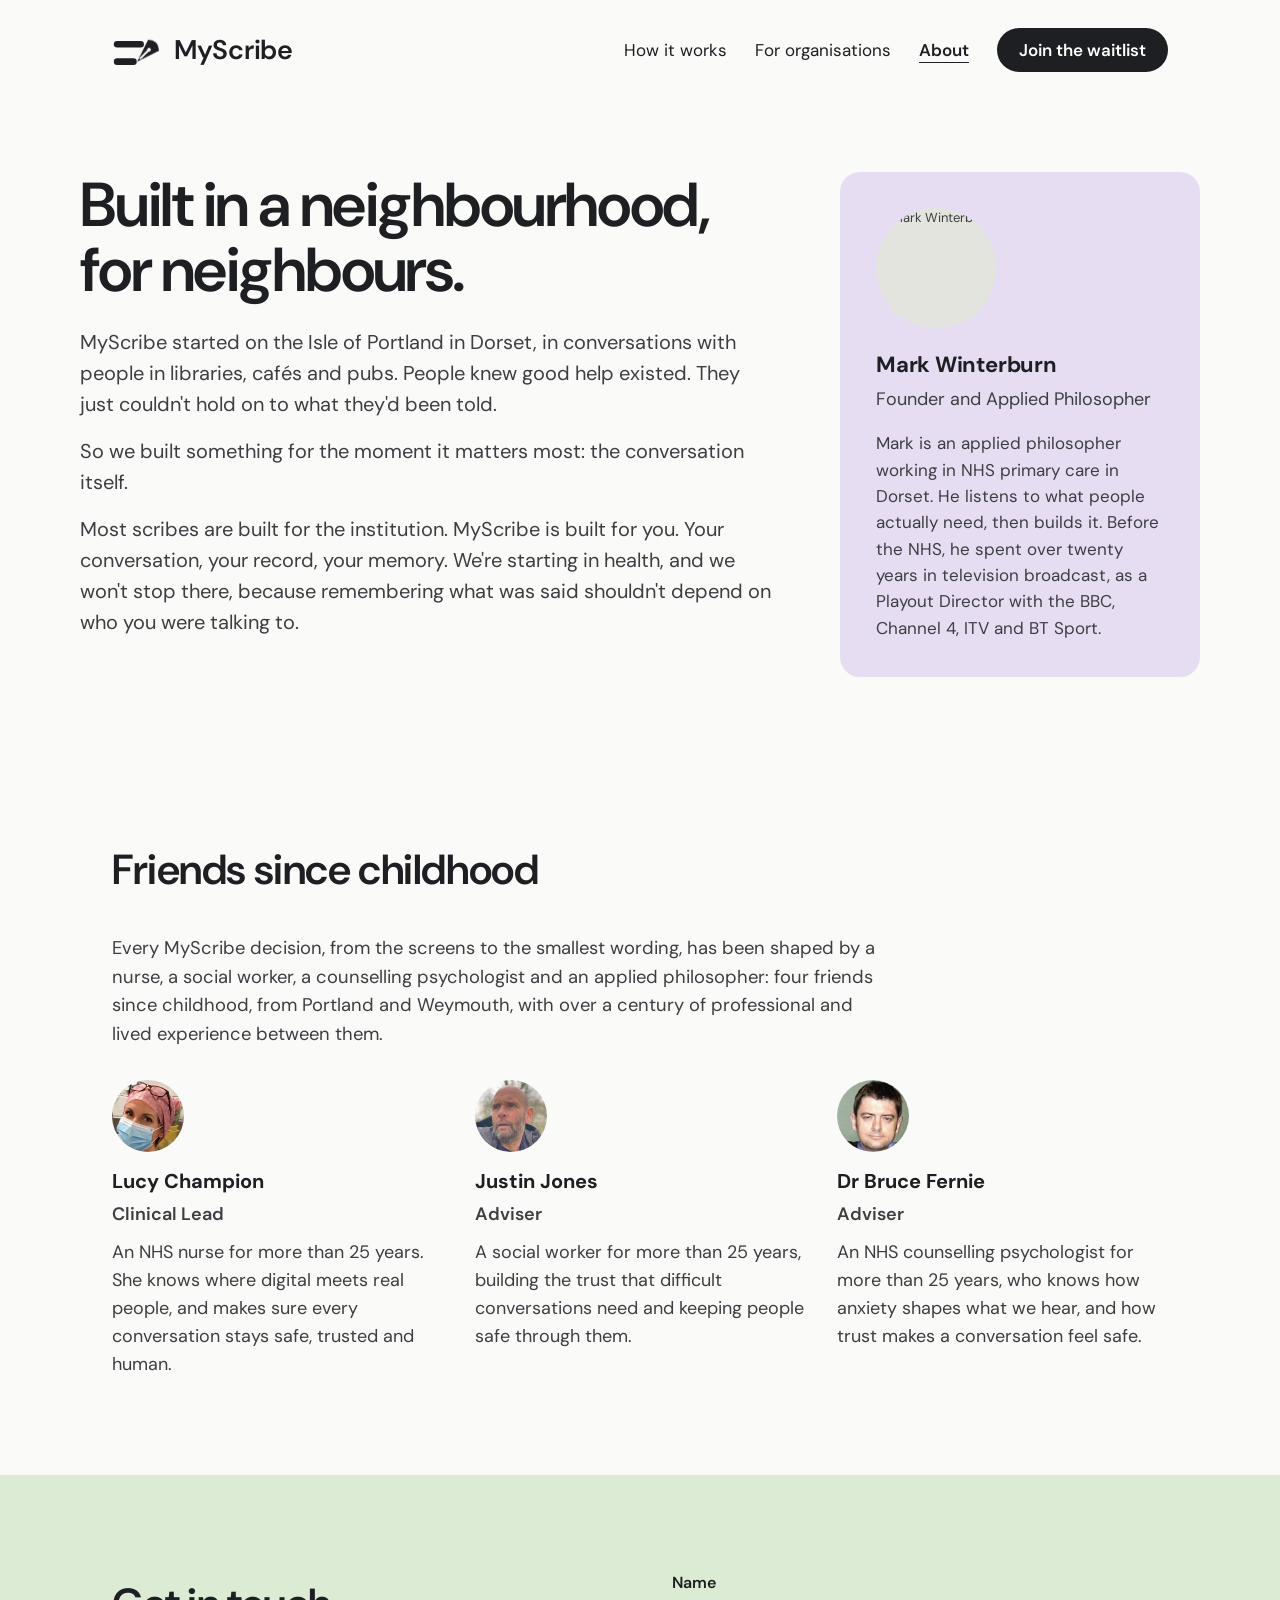
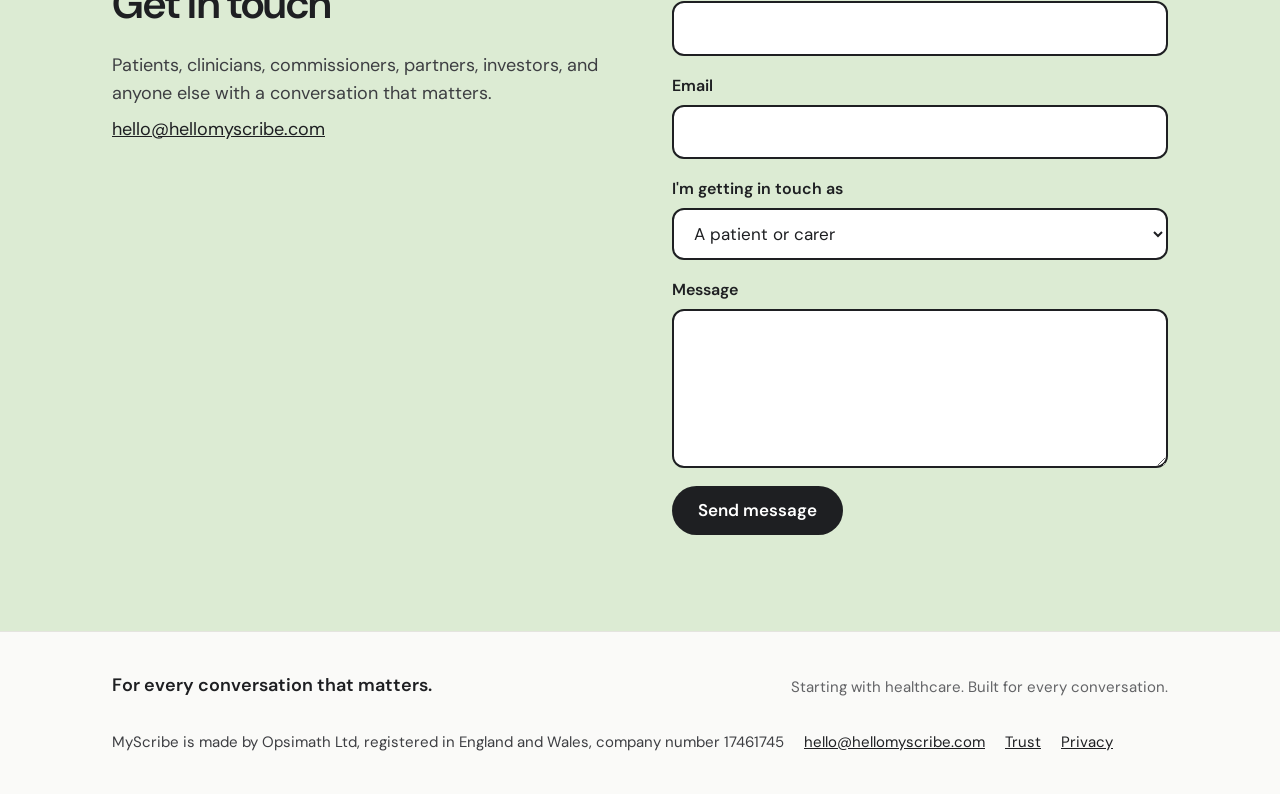
==== about.html @ b269edbb "Update about.html" ====
<!doctype html>
<html lang="en-GB">
<head>
<meta charset="utf-8">
<meta name="viewport" content="width=device-width, initial-scale=1">
<title>About | MyScribe</title>
<meta name="description" content="MyScribe started on the Isle of Portland in Dorset. Built in a neighbourhood, for neighbours.">
<meta property="og:title" content="About | MyScribe">
<meta property="og:description" content="MyScribe started on the Isle of Portland in Dorset. Built in a neighbourhood, for neighbours.">
<meta property="og:type" content="website">
<meta name="theme-color" content="#1E1F22">
<link rel="icon" href="/favicon.svg" type="image/svg+xml">
<link rel="preconnect" href="https://fonts.googleapis.com">
<link rel="preconnect" href="https://fonts.gstatic.com" crossorigin>
<link rel="stylesheet" href="https://fonts.googleapis.com/css2?family=DM+Sans:ital,opsz,wght@0,9..40,400..800;1,9..40,400..800&display=swap">
<link rel="stylesheet" href="/styles.css">
<!-- Privacy-friendly analytics by Plausible -->
<script async src="https://plausible.io/js/pa-2xMqHdNtrrsRjwaFG2nD4.js"></script>
<script>
  window.plausible=window.plausible||function(){(plausible.q=plausible.q||[]).push(arguments)},plausible.init=plausible.init||function(i){plausible.o=i||{}};
  plausible.init()
</script>
<style>
.team-lead { max-width: 60ch; font-size: 1.15rem; margin: 0 0 2rem; }
.team { display: grid; grid-template-columns: repeat(auto-fit, minmax(220px, 1fr)); gap: 32px; }
.team h3 { margin: 0 0 4px; }
.team-photo { display: block; width: 72px; height: 72px; border-radius: 50%; object-fit: cover; margin: 0 0 14px; }
.team .role { margin: 0 0 10px; font-weight: 600; }
.team p { margin: 0; }
</style>
</head>
<body>
<a class="skip" href="#main">Skip to content</a>
<header class="site-header">
<div class="wrap">
<a class="logo" href="/"><svg class="logo-mark" viewBox="8 12 50 33" fill="none" aria-hidden="true" focusable="false"><defs><mask id="lm-cut" maskUnits="userSpaceOnUse" x="0" y="0" width="64" height="64"><rect width="64" height="64" fill="#fff"/><g transform="translate(32.5 40) rotate(-45) scale(1.75)"><path d="M2.6 0H8.4" stroke="#000" stroke-width="1.1" stroke-linecap="round"/><circle cx="9.4" cy="0" r="1.05" fill="#000"/></g></mask></defs><path class="lm-line lm-l1" pathLength="1" d="M13 23H36" stroke="currentColor" stroke-width="6.4" stroke-linecap="round"/><path class="lm-line lm-l2" pathLength="1" d="M13 40H29" stroke="currentColor" stroke-width="6.4" stroke-linecap="round"/><g class="lm-nib" mask="url(#lm-cut)"><path transform="translate(32.5 40) rotate(-45) scale(1.75)" d="M0 0L13-4.3Q17 0 13 4.3Z" fill="currentColor"/></g></svg>MyScribe</a>
<nav class="nav" aria-label="Main">
<a href="/how-it-works">How it works</a>
<a href="/organisations">For organisations</a>
<a href="/about" aria-current="page">About</a>
<a class="btn btn-primary" href="/#waitlist">Join the waitlist</a>
</nav>
</div>
</header>
<main id="main">
<div class="wrap page-intro split">
<div>
<h1 class="h1">Built in a neighbourhood, for neighbours.</h1>
<p class="soft" style="font-size:20px;margin-bottom:16px">MyScribe started on the Isle of Portland in Dorset, in conversations with people in libraries, cafés and pubs. People knew good help existed. They just couldn't hold on to what they'd been told.</p>
<p class="soft" style="font-size:20px;margin-bottom:16px">So we built something for the moment it matters most: the conversation itself.</p>
<p class="soft" style="font-size:20px">Most scribes are built for the institution. MyScribe is built for you. Your conversation, your record, your memory. We're starting in health, and we won't stop there, because remembering what was said shouldn't depend on who you were talking to.</p>
</div>
<div class="founder side">
<img class="founder-photo" src="/mark-winterburn.jpg" alt="Mark Winterburn" width="120" height="120">
<h2>Mark Winterburn</h2>
<p class="soft" style="margin-bottom:16px">Founder and Applied Philosopher</p>
<p class="soft" style="font-size:17px">Mark is an applied philosopher working in NHS primary care in Dorset. He listens to what people actually need, then builds it. Before the NHS, he spent over twenty years in television broadcast, as a Playout Director with the BBC, Channel 4, ITV and BT Sport.</p>
</div>
</div>

<section class="section" aria-labelledby="team">
<div class="wrap">
<h2 class="h2" id="team">Friends since childhood</h2>
<p class="soft team-lead">Every MyScribe decision, from the screens to the smallest wording, has been shaped by a nurse, a social worker, a counselling psychologist and an applied philosopher: four friends since childhood, from Portland and Weymouth, with over a century of professional and lived experience between them.</p>
<div class="team">
<div class="feature"><img class="team-photo" src="[data-uri]" alt="Lucy Champion" width="72" height="72"><h3>Lucy Champion</h3><p class="soft role">Clinical Lead</p><p class="soft">An NHS nurse for more than 25 years. She knows where digital meets real people, and makes sure every conversation stays safe, trusted and human.</p></div>
<div class="feature"><img class="team-photo" src="[data-uri]" alt="Justin Jones" width="72" height="72"><h3>Justin Jones</h3><p class="soft role">Adviser</p><p class="soft">A social worker for more than 25 years, building the trust that difficult conversations need and keeping people safe through them.</p></div>
<div class="feature"><img class="team-photo" src="[data-uri]" alt="Dr Bruce Fernie" width="72" height="72"><h3>Dr Bruce Fernie</h3><p class="soft role">Adviser</p><p class="soft">An NHS counselling psychologist for more than 25 years, who knows how anxiety shapes what we hear, and how trust makes a conversation feel safe.</p></div>
</div>
</div>
</section>

<section class="section section-tint" id="contact">
<div class="wrap split">
<div>
<h2 class="h2" style="margin-bottom:16px">Get in touch</h2>
<p class="soft" style="margin-bottom:8px">Patients, clinicians, commissioners, partners, investors, and anyone else with a conversation that matters.</p>
<p><a href="mailto:hello@hellomyscribe.com">hello@hellomyscribe.com</a></p>
</div>
<form class="form" name="contact" method="POST" action="/thank-you" data-netlify="true" netlify-honeypot="bot-field">
<input type="hidden" name="form-name" value="contact">
<p class="hidden"><label>Leave this empty <input name="bot-field"></label></p>
<div class="field"><label for="name">Name</label><input id="name" name="name" type="text" autocomplete="name" required></div>
<div class="field"><label for="cemail">Email</label><input id="cemail" name="email" type="email" autocomplete="email" required></div>
<div class="field"><label for="who">I'm getting in touch as</label>
<select id="who" name="who">
<option>A patient or carer</option>
<option>A clinician or practice</option>
<option>A commissioner or ICB</option>
<option>A partner or investor</option>
<option>Something else</option>
</select></div>
<div class="field"><label for="msg">Message</label><textarea id="msg" name="message" rows="5" required></textarea></div>
<div><button class="btn btn-primary" type="submit">Send message</button></div>
</form>
</div>
</section>
</main>
<footer class="site-footer">
<div class="wrap">
<p class="footer-tag">For every conversation that matters.</p>
<p class="footer-next">Starting with healthcare. Built for every conversation.</p>
<div class="footer-links">
<span>MyScribe is made by Opsimath Ltd, registered in England and Wales, company number 17461745</span>
<a href="mailto:hello@hellomyscribe.com">hello@hellomyscribe.com</a>
<a href="/trust">Trust</a>
<a href="/privacy">Privacy</a>
</div>
</div>
</footer>
<script src="/site.js" defer></script>
</body>
</html>
---- styles.css ----
:root{
  /* MyScribe palette v2 (21 Oct 2026): charcoal and pastels, shared with the app */
  --ink:#1E1F22; --ink-soft:#3D3E42; --muted:#5C5D61;
  --accent:#1E1F22; --accent-dark:#3D3E42;
  --paper:#FAFAF8; --white:#FFFFFF; --neutral:#EFEFEC;
  --sage:#DCEBD3; --mist:#D6E6EE; --lilac:#E6DDF3; --butter:#F6EBB5;
  --coral:#F6D9CF; --rec:#D9533F;
  --border:#DDDDD8; --line:#E4E4DF;
  --highlight:#F6EBB5; --alert:#D9533F; --notice:#F6EBB5;
  --display:'DM Sans', 'Helvetica Neue', Arial, sans-serif;
  --body:'DM Sans', 'Helvetica Neue', Arial, sans-serif;
}
*,*::before,*::after{box-sizing:border-box}
html{-webkit-text-size-adjust:100%}
body{margin:0;background:var(--paper);color:var(--ink);font-family:var(--body);font-size:18px;line-height:1.55}
img{max-width:100%;height:auto}
a{color:var(--ink)}
a:hover{color:var(--ink-soft)}
:focus-visible{outline:3px solid var(--ink);outline-offset:3px;border-radius:4px}
h1,h2,h3{font-family:var(--display);font-weight:600;letter-spacing:-0.01em;margin:0}
p{margin:0}
.wrap{max-width:1120px;margin:0 auto;padding:0 32px}
.skip{position:absolute;left:-999px;top:0;background:var(--ink);color:#fff;padding:12px 16px;z-index:10}
.skip:focus{left:16px;top:16px;color:#fff}

/* Header */
.site-header .wrap{display:flex;align-items:center;justify-content:space-between;gap:16px 24px;flex-wrap:wrap;padding-top:28px;padding-bottom:28px}
.logo{font-family:var(--display);font-weight:600;font-size:27px;letter-spacing:-0.01em;text-decoration:none;color:var(--ink);display:inline-flex;align-items:center;gap:.4em}
.logo-mark{height:1.25em;width:auto;flex:none;color:var(--ink)}
.nav{display:flex;gap:12px 28px;align-items:center;flex-wrap:wrap;font-size:17px}
.nav a{text-decoration:none}
.nav a[aria-current="page"]{text-decoration:underline;text-underline-offset:6px;font-weight:600}

/* Buttons */
.btn{display:inline-flex;align-items:center;justify-content:center;min-height:48px;padding:12px 24px;border-radius:999px;font-weight:600;font-family:var(--body);font-size:17px;text-decoration:none;border:2px solid transparent;cursor:pointer;line-height:1.2}
.btn-primary{background:var(--accent);color:#fff}
.btn-primary:hover{background:var(--accent-dark);color:#fff}
.btn-outline{border-color:var(--ink);color:var(--ink);background:transparent}
.btn-outline:hover{background:var(--ink);color:#fff}
.nav .btn{min-height:44px;padding:10px 20px}

/* Type helpers */
.eyebrow{font-weight:600;color:var(--muted);font-size:17px;margin-bottom:20px}
.h1{font-weight:600;font-size:clamp(40px,5.8vw,62px);line-height:1.05;letter-spacing:-0.025em;margin-bottom:24px;text-wrap:balance}
.h1 em{font-style:italic;color:var(--ink)}
.h2{font-weight:600;font-size:clamp(30px,4vw,42px);margin-bottom:32px;text-wrap:balance}
.lead{font-size:21px;color:var(--ink-soft);max-width:46ch}
.soft{color:var(--ink-soft)}

/* Sections */
.section{padding:96px 0}
.section-tint{background:var(--sage)}
.section-dark{background:var(--ink);color:#fff}
.page-intro{padding:72px 0 64px}

/* Hero (24 Oct 2026): text sits at the top rather than centred on the tall phone, so the buttons show on the first screen */
.hero{display:flex;gap:64px;align-items:flex-start;flex-wrap:wrap;padding:40px 0 96px}
.hero-text{flex:1 1 520px}
@media (min-width:641px){.hero-text{padding-top:24px}}
.hero .lead{max-width:34ch;margin-bottom:36px}
.actions{display:flex;gap:16px;flex-wrap:wrap}
.hero-phone{flex:0 1 320px;display:flex;justify-content:center;margin:0 auto}
.phone{width:300px;height:600px;border:10px solid var(--ink);border-radius:44px;padding:14px 20px 24px;display:flex;flex-direction:column;gap:16px;background:var(--paper)}
.phone-status{display:flex;justify-content:space-between;align-items:center;font-size:13px;font-weight:600;padding:0 6px}
.phone-battery{width:22px;height:11px;border:1.5px solid var(--ink);border-radius:3px;position:relative}
.phone-battery::after{content:"";position:absolute;inset:1.5px 5px 1.5px 1.5px;background:var(--ink);border-radius:1px}
.phone-app{font-family:var(--display);font-weight:600;font-size:18px;letter-spacing:-0.02em;margin-top:4px}
.phone-card{background:#fff;border-radius:18px;padding:16px 18px}
.phone-card small{display:block;font-size:13px;font-weight:600;color:var(--muted);margin-bottom:6px}
.phone-q{font-family:var(--display);font-weight:600;font-size:19px;line-height:1.2;letter-spacing:-0.01em}
.phone-q2{font-size:15px;color:var(--muted);margin-top:6px}
.phone-rec{display:flex;flex-direction:column;align-items:center;gap:10px;margin:6px 0}
.rec-btn{width:84px;height:84px;border-radius:50%;border:0;display:flex;align-items:center;justify-content:center;background:var(--coral)}
.rec-dot{width:40px;height:40px;border-radius:50%;background:var(--rec)}
.rec-label{font-weight:600;font-size:15px}
.phone-list{margin-top:auto}
.phone-list-title{font-size:13px;font-weight:600;color:var(--muted);margin-bottom:8px}
.phone-item{display:flex;justify-content:space-between;align-items:center;background:#fff;border-radius:12px;padding:9px 14px;font-size:13px;line-height:1.35;color:var(--ink-soft);margin-bottom:6px}
.phone-item strong{color:var(--ink);font-size:14px}
.chev{font-size:20px;color:var(--muted)}

/* Grids */
.grid{display:grid;gap:40px 48px;grid-template-columns:repeat(auto-fit,minmax(260px,1fr))}
.stat-num{font-family:var(--display);font-weight:600;font-size:52px;letter-spacing:-0.03em;color:var(--ink);line-height:1.1;margin-bottom:8px}
.cite{color:var(--muted)}
.step{border-top:2px solid var(--ink);padding-top:20px}
.step h3{font-weight:700;font-size:24px;margin-bottom:8px}
.feature h3{font-weight:700;font-size:20px;margin-bottom:8px;font-family:var(--body);letter-spacing:0}
.feature-lg h2{font-weight:700;font-size:26px;margin-bottom:12px}

/* Rows (how it works) */
.rows{border-bottom:2px solid var(--ink)}
.row{display:grid;grid-template-columns:repeat(auto-fit,minmax(280px,1fr));gap:16px 32px;border-top:2px solid var(--ink);padding:36px 0}
.row h2{font-weight:700;font-size:28px}

/* Statement */
.statement{font-family:var(--display);font-weight:500;font-size:clamp(30px,4.2vw,44px);line-height:1.2;letter-spacing:-0.02em;max-width:22ch}

/* Panels */
.doors{display:grid;gap:32px;grid-template-columns:repeat(auto-fit,minmax(320px,1fr))}
.panel{border-radius:20px;padding:40px}
.panel-tint{background:var(--mist)}
.panel-line{border:2px solid var(--ink)}
.panel h2{font-weight:600;font-size:30px;margin-bottom:12px}
.panel p{margin-bottom:24px}

/* Split */
.split{display:flex;gap:48px 64px;flex-wrap:wrap;align-items:flex-start}
.split > *{flex:1 1 400px}
.split .side{flex:0 1 360px}

/* Forms */
.form{display:flex;flex-direction:column;gap:18px}
.field{display:flex;flex-direction:column;gap:6px}
label{font-weight:600;font-size:16px}
input,select,textarea{font:inherit;font-size:17px;color:var(--ink);background:#fff;border:2px solid var(--ink);border-radius:12px;padding:12px 16px;min-height:52px;width:100%}
textarea{min-height:140px;resize:vertical}
.inline-field{display:flex;gap:12px;flex-wrap:wrap}
.inline-field input{flex:1 1 220px;width:auto}
.inline-field .btn{border-radius:12px;min-height:52px}
.hidden{position:absolute;left:-9999px}
.form-note{font-size:15px;color:var(--muted)}

/* Faq */
.faq{display:flex;flex-direction:column;gap:28px;max-width:760px}
.faq h3{font-family:var(--body);letter-spacing:0;font-weight:600;font-size:20px;margin-bottom:6px}

/* Founder card */
.founder{background:var(--lilac);border-radius:20px;padding:36px}
.founder h2{font-weight:700;font-size:22px;margin-bottom:4px}
.founder-photo{width:120px;height:120px;border-radius:999px;background:var(--line);display:flex;align-items:center;justify-content:center;font-size:13px;color:var(--ink-soft);margin-bottom:20px;object-fit:cover}

/* Footer */
.site-footer{border-top:1px solid var(--line)}
.site-footer .wrap{display:flex;justify-content:space-between;gap:16px 24px;flex-wrap:wrap;padding-top:40px;padding-bottom:40px;font-size:15px;color:var(--ink-soft)}
.footer-tag{font-family:var(--display);font-weight:600;color:var(--ink);font-size:18px}
.footer-links{display:flex;gap:8px 20px;flex-wrap:wrap}

/* Simple pages */
.prose{max-width:720px}
.prose h2{font-size:26px;margin:40px 0 12px}
.prose p{margin-bottom:16px;color:var(--ink-soft)}

@media (max-width:640px){
  .wrap{padding:0 20px}
  .section{padding:64px 0}
  .hero{padding:40px 0 64px;gap:48px}
  .panel{padding:28px}
  .phone{width:270px;height:560px}
  .phone-q{font-size:17px}
  .logo{font-size:24px}
}
@media (prefers-reduced-motion:reduce){*{transition:none!important;animation:none!important}}
#waitlist{scroll-margin-top:24px}

/* Phone demo: one orchestrated moment */
.phone{overflow:hidden}
.stage{position:relative;flex:1}
.scene{position:absolute;inset:0;display:flex;flex-direction:column;gap:16px;opacity:0;transform:translateY(8px);transition:opacity .6s ease,transform .6s ease;pointer-events:none}
.scene.is-on{opacity:1;transform:none}
.rec-btn{transition:transform .25s ease}
.press .scene-ask .rec-btn{transform:scale(.9)}
.press .scene-ask .rec-dot{box-shadow:0 0 0 14px rgba(217,83,63,.18)}
.rec-dot{transition:box-shadow .3s ease}
.rec-status{font-size:14px;font-weight:600;display:flex;align-items:center;gap:8px}
.rec-live{width:10px;height:10px;border-radius:50%;background:var(--alert);animation:blink 1.2s ease-in-out infinite}
.rec-time{font-variant-numeric:tabular-nums;color:var(--muted);font-weight:400}
.wave{display:flex;align-items:center;justify-content:center;gap:4px;height:56px}
.wave span{width:4px;height:12px;border-radius:2px;background:var(--ink);opacity:.85}
.scene-rec.is-on .wave span{animation:wave 1s ease-in-out infinite}
.wave span:nth-child(3n){animation-delay:-.3s}.wave span:nth-child(3n+1){animation-delay:-.6s}.wave span:nth-child(4n){animation-delay:-.15s}.wave span:nth-child(5n){animation-delay:-.45s}
.words{display:flex;flex-direction:column;gap:8px;font-size:14px;line-height:1.35;color:var(--ink-soft);flex:1}
.words span{opacity:0;transform:translateY(6px);filter:blur(4px);transition:opacity .7s ease,transform .7s ease,filter .7s ease}
.words span.in{opacity:1;transform:none;filter:none}
.words.gather span{opacity:0;transform:scale(.6) translateY(40px);filter:blur(8px);transition:all .8s cubic-bezier(.6,0,.4,1)}
.stop-sq{width:30px;height:30px;border-radius:7px;background:var(--alert)}
.scene-rec .phone-rec{margin-bottom:4px}
.sum-kicker{font-size:13px;font-weight:600;color:var(--muted)}
.sum-title{font-family:var(--display);font-weight:600;font-size:20px;letter-spacing:-0.02em;margin-top:-10px}
.sum-list{list-style:none;margin:0;padding:0;display:flex;flex-direction:column;gap:10px}
.sum-list li{background:var(--sage);border-radius:14px;padding:12px 14px;font-size:14px;line-height:1.35;opacity:0;transform:translateY(10px);transition:opacity .6s ease,transform .6s ease;position:relative;overflow:hidden}
.sum-list li.in{opacity:1;transform:none}
.sum-list li::after{content:"";position:absolute;inset:0;background:linear-gradient(100deg,transparent 30%,rgba(255,255,255,.55) 50%,transparent 70%);transform:translateX(-100%)}
.sum-list li.in::after{animation:sweep 1.1s ease .1s 1}
.sum-actions{display:flex;gap:10px;margin-top:auto;opacity:0;transition:opacity .6s ease}
.sum-actions.in{opacity:1}
.listen,.share{display:inline-flex;align-items:center;gap:8px;border-radius:999px;padding:10px 16px;font-weight:600;font-size:14px}
.listen{background:var(--ink);color:#fff}
.share{border:2px solid var(--ink)}
.play{width:0;height:0;border-left:9px solid #fff;border-top:6px solid transparent;border-bottom:6px solid transparent}
@keyframes wave{0%,100%{height:10px}50%{height:46px}}
@keyframes blink{50%{opacity:.3}}
@keyframes sweep{to{transform:translateX(100%)}}
@media (prefers-reduced-motion:reduce){.scene,.words span,.sum-list li{transition:none}.wave span{animation:none!important}}

/* Single stat (home) */
.stat-row{display:flex;align-items:baseline;gap:12px 40px;flex-wrap:wrap}
.stat-big{font-size:clamp(64px,9vw,112px);margin-bottom:0}
.stat-text{font-size:22px;max-width:30ch;color:var(--ink-soft)}
/* Faithful Summary hint */
.sum-hint{font-size:12.5px;color:var(--muted);margin-top:-6px;opacity:0;transition:opacity .6s ease}
.sum-actions.in ~ .sum-hint,.scene-sum .sum-hint.in{opacity:1}
@media (prefers-reduced-motion:reduce){.sum-hint{opacity:1}}
.grid-2{grid-template-columns:repeat(2,minmax(0,1fr));max-width:880px}
.wrap.grid-2{max-width:944px;margin-left:0;margin-right:auto}
.wrap.grid-2{margin-left:max(0px,calc((100% - 1120px)/2))}
@media (max-width:720px){.grid-2{grid-template-columns:1fr}}
/* Logo: the pen writes two lines, then rests (still logo when reduce motion is on) */
.logo-mark .lm-nib{transform-box:fill-box;transform-origin:0% 100%}
@media (prefers-reduced-motion:no-preference){
  .logo-mark .lm-line{stroke-dasharray:1;stroke-dashoffset:1;animation:lm-draw .55s ease-in-out forwards}
  .logo-mark .lm-l1{animation-delay:.2s}
  .logo-mark .lm-l2{animation-delay:.85s;animation-duration:.4s}
  .logo-mark .lm-nib{opacity:0;animation:lm-nib .35s ease-out 1.2s forwards}
}
@keyframes lm-draw{to{stroke-dashoffset:0}}
@keyframes lm-nib{from{opacity:0;transform:translate(3px,-3px) scale(.85)}to{opacity:1;transform:none}}
.footer-next{margin:.25rem 0 1rem;opacity:.8}

/* First 108 (22 Oct 2026): banner at the top of every page */
.first108{background:var(--mist);text-align:center;padding:10px 20px;font-size:15.5px;line-height:1.35}
.first108 a{color:var(--ink);text-decoration:none;font-weight:600}
.first108 a span{text-decoration:underline;text-underline-offset:3px;white-space:nowrap;margin-left:.35rem}
.first108 a:hover span{text-decoration-thickness:2px}

/* Buttons on dark sections: white, so they don't vanish into the charcoal */
.section-dark .btn-primary{background:#fff;color:var(--ink)}
.section-dark .btn-primary:hover{background:var(--butter);color:var(--ink)}
.section-dark a:not(.btn){color:#fff}

/* Waitlist: the first 108 */
.waitlist-count{display:inline-block;font-family:var(--display);font-weight:600;font-size:15px;background:var(--butter);color:var(--ink);border-radius:999px;padding:4px 14px;margin-bottom:16px}

/* Share box (waitlist thank-you page) */
.share-box{display:flex;gap:12px;flex-wrap:wrap;align-items:center;margin-top:8px}
.share-link{font-weight:600;font-size:18px;background:#fff;border:2px solid var(--ink);border-radius:12px;padding:12px 16px;flex:1 1 240px}
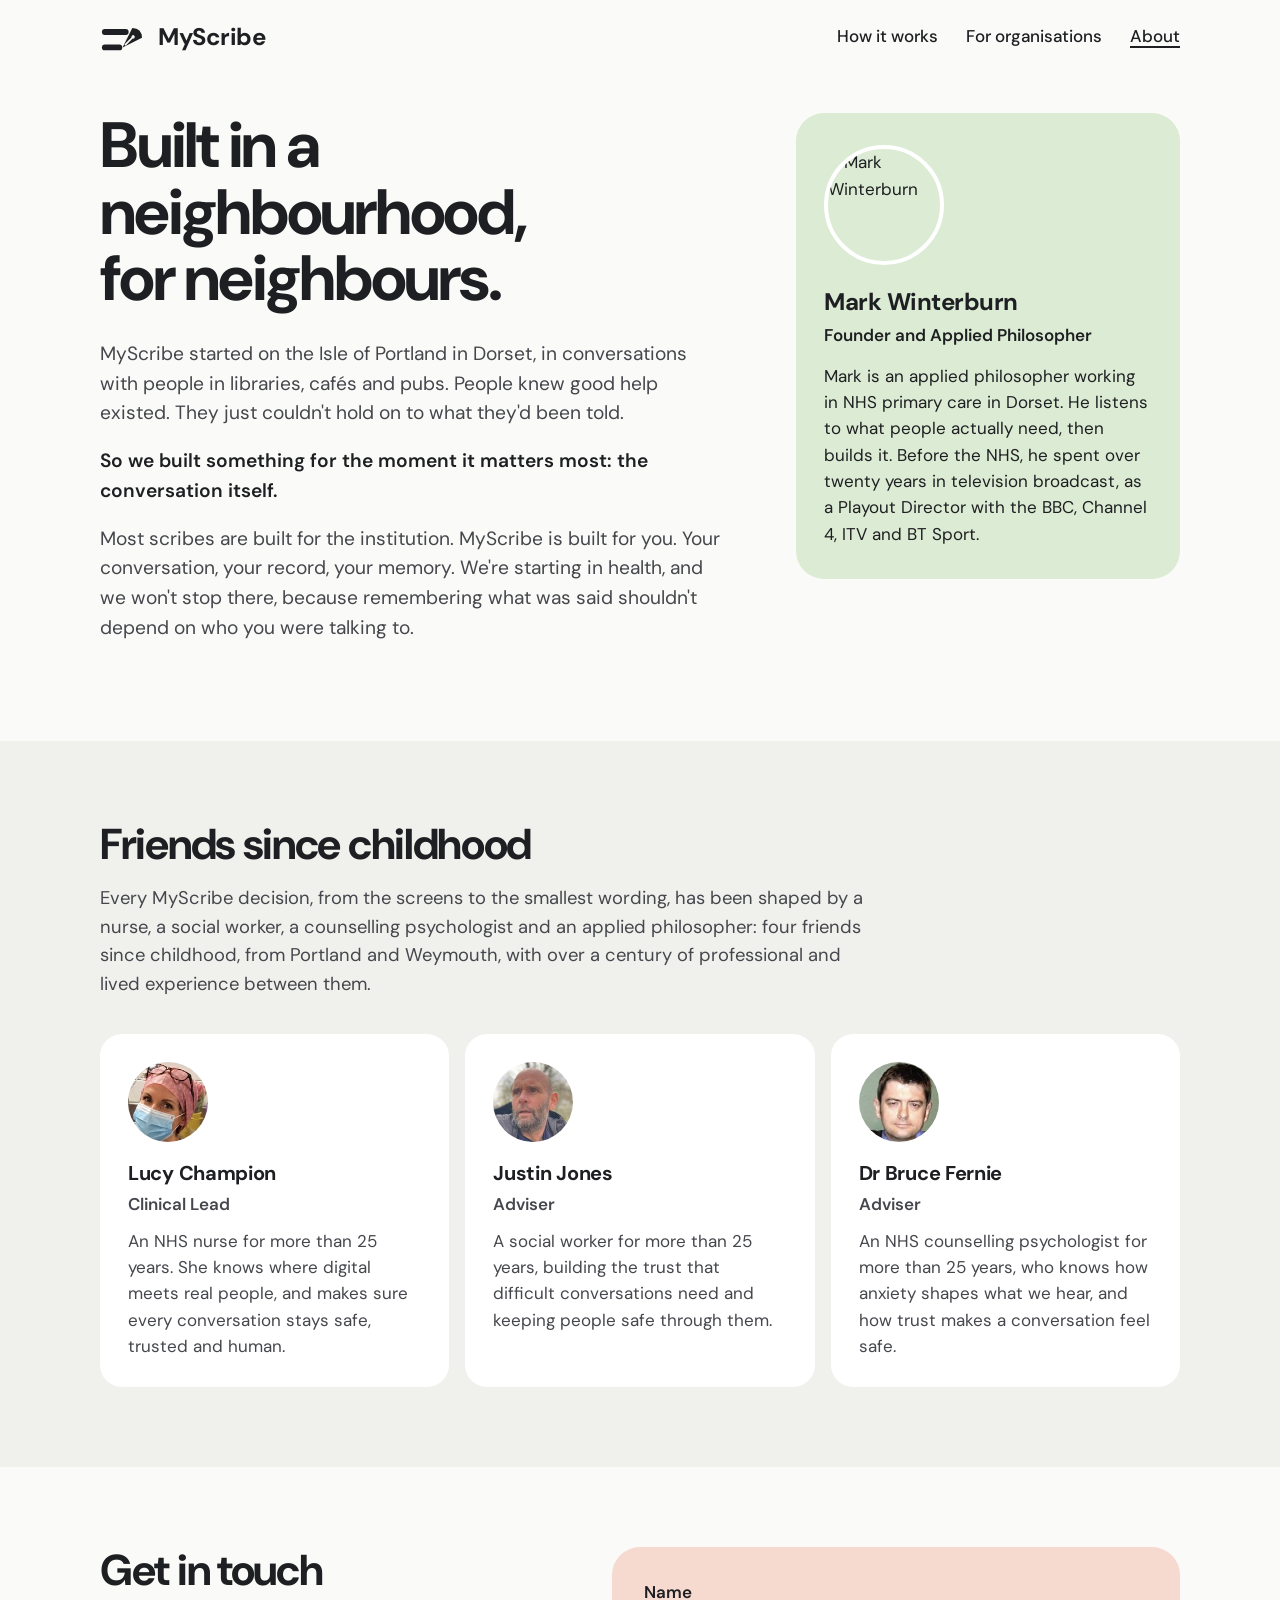
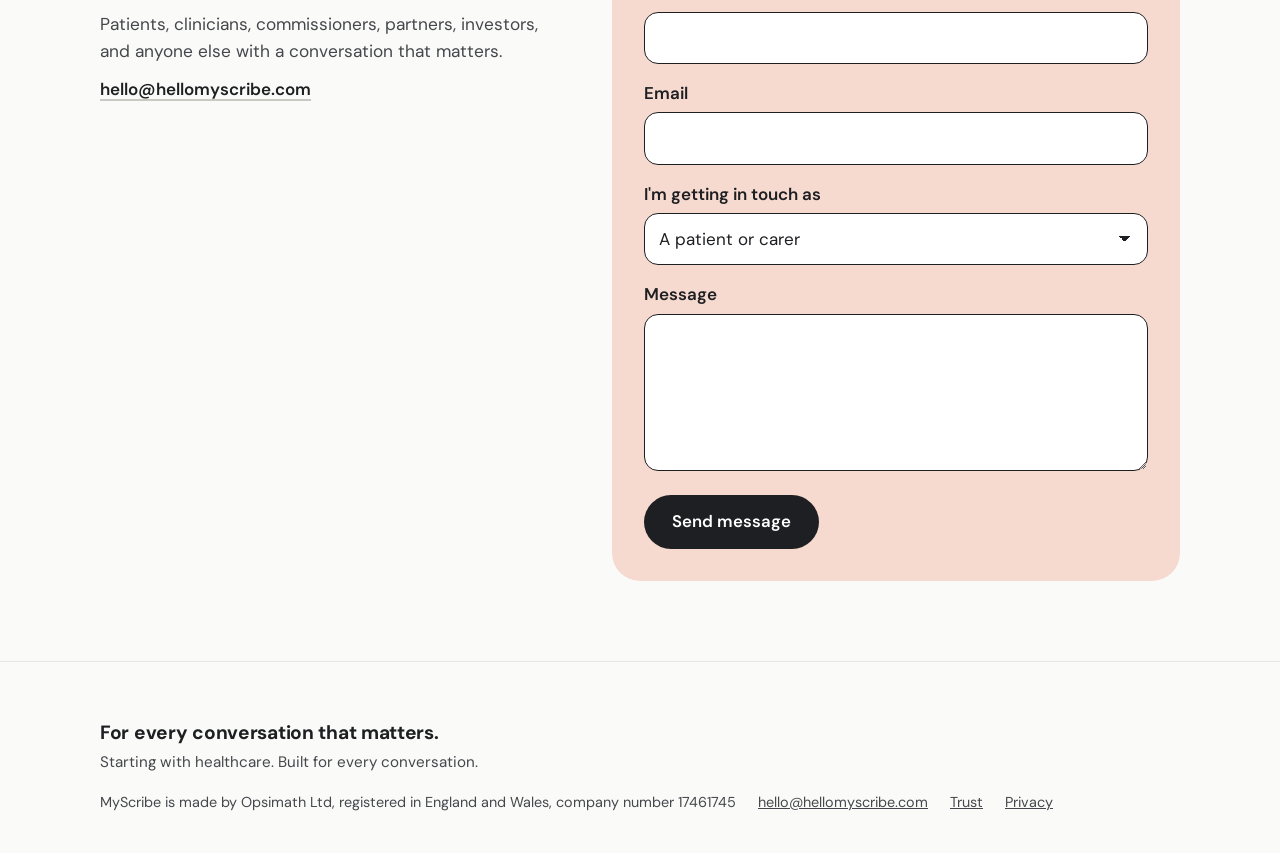
==== commit 519ba88a: "Update about.html" ====
--- a/about.html
+++ b/about.html
@@ -13,7 +13,6 @@
 <link rel="preconnect" href="https://fonts.googleapis.com">
 <link rel="preconnect" href="https://fonts.gstatic.com" crossorigin>
 <link rel="stylesheet" href="https://fonts.googleapis.com/css2?family=DM+Sans:ital,opsz,wght@0,9..40,400..800;1,9..40,400..800&display=swap">
-<link rel="stylesheet" href="/styles.css">
 <!-- Privacy-friendly analytics by Plausible -->
 <script async src="https://plausible.io/js/pa-2xMqHdNtrrsRjwaFG2nD4.js"></script>
 <script>
@@ -21,68 +20,165 @@
   plausible.init()
 </script>
 <style>
-.team-lead { max-width: 60ch; font-size: 1.15rem; margin: 0 0 2rem; }
-.team { display: grid; grid-template-columns: repeat(auto-fit, minmax(220px, 1fr)); gap: 32px; }
-.team h3 { margin: 0 0 4px; }
-.team-photo { display: block; width: 72px; height: 72px; border-radius: 50%; object-fit: cover; margin: 0 0 14px; }
-.team .role { margin: 0 0 10px; font-weight: 600; }
-.team p { margin: 0; }
+/* MyScribe palette: charcoal and pastels (21 Oct 2026).
+   coral = recording / start, sage = summary, mist = Ask Your Conversation,
+   lilac = My conversations, butter = unclear or highlighted words. */
+:root{
+  --ink:#1E1F22; --ink-soft:#45474C; --muted:#76787D;
+  --paper:#FAFAF8; --line:#E6E6E2; --neutral:#F0F0ED;
+  --coral:#F6D9CF; --rec:#D9533F;
+  --sage:#DCEBD3; --mist:#D6E6EE; --lilac:#E6DDF3; --butter:#F6EBB5;
+  --font:"DM Sans","Helvetica Neue",Arial,sans-serif;
+  --wrap:1120px; --gutter:20px;
+}
+*{box-sizing:border-box}
+html{-webkit-text-size-adjust:100%}
+body{margin:0;background:var(--paper);color:var(--ink);font-family:var(--font);font-size:17px;line-height:1.55;-webkit-font-smoothing:antialiased}
+p{margin:0}
+a{color:inherit}
+svg,img{display:block}
+.wrap{max-width:var(--wrap);margin:0 auto;padding:0 var(--gutter)}
+.skip{position:absolute;left:-9999px}
+.skip:focus{left:12px;top:12px;background:var(--ink);color:#fff;padding:8px 12px;border-radius:8px;z-index:10}
+:focus-visible{outline:3px solid var(--ink);outline-offset:3px}
+.soft{color:var(--ink-soft)}
+.hidden{display:none}
+.btn{display:inline-flex;align-items:center;justify-content:center;min-height:54px;padding:12px 28px;border-radius:999px;font:600 1.05rem/1 var(--font);text-decoration:none;border:0;cursor:pointer}
+.btn-primary{background:var(--ink);color:#fff}
+.btn-primary:hover{background:#000}
+.text-link{font-weight:600;text-decoration:underline;text-decoration-thickness:2px;text-underline-offset:4px;text-decoration-color:#C9C9C4}
+.text-link:hover{text-decoration-color:var(--ink)}
+
+/* Header (same as home) */
+.site-header{padding:18px 0}
+.site-header .wrap{display:flex;align-items:center;justify-content:space-between;gap:24px}
+.logo{display:flex;align-items:center;gap:12px;font-weight:700;font-size:1.5rem;letter-spacing:-.02em;text-decoration:none}
+.logo-mark{width:46px;height:30px}
+.nav{display:flex;align-items:center;gap:28px}
+.nav a{text-decoration:none;font-weight:500}
+.nav a:hover,.nav a[aria-current]{text-decoration:underline;text-underline-offset:4px;text-decoration-thickness:2px}
+.menu{display:none;position:relative}
+.menu summary{list-style:none;cursor:pointer;width:44px;height:44px;border-radius:12px;display:flex;align-items:center;justify-content:center}
+.menu summary::-webkit-details-marker{display:none}
+.menu summary span,.menu summary span::before,.menu summary span::after{display:block;width:22px;height:2px;background:var(--ink);border-radius:2px;position:relative;content:""}
+.menu summary span::before{position:absolute;top:-7px}
+.menu summary span::after{position:absolute;top:7px}
+.menu[open] summary{background:var(--neutral)}
+.menu-panel{position:absolute;right:0;top:52px;background:#fff;border:1px solid var(--line);border-radius:16px;padding:8px;min-width:220px;box-shadow:0 12px 30px rgba(0,0,0,.08);z-index:5}
+.menu-panel a{display:block;padding:12px 14px;border-radius:10px;text-decoration:none;font-weight:500}
+.menu-panel a:hover{background:var(--neutral)}
+@media (max-width:760px){.nav{display:none}.menu{display:block}}
+
+/* Intro */
+.intro{display:grid;grid-template-columns:1.25fr .75fr;gap:56px;align-items:start;padding:40px 0 80px}
+@media (max-width:860px){.intro{grid-template-columns:1fr;gap:40px;padding:16px 0 56px}}
+.h1{font-size:clamp(2.4rem,5.8vw,4rem);line-height:1.04;letter-spacing:-.035em;font-weight:700;margin:0 0 26px;max-width:16ch;text-wrap:balance}
+.story p{font-size:1.2rem;line-height:1.55;color:var(--ink-soft);max-width:48ch;margin-bottom:18px}
+.story p.turn{color:var(--ink);font-weight:600}
+@media (max-width:640px){.story p{font-size:1.1rem}}
+.founder{background:var(--sage);border-radius:28px;padding:32px 28px}
+.founder img{width:120px;height:120px;border-radius:50%;object-fit:cover;margin-bottom:18px;border:4px solid #fff}
+.founder h2{font-size:1.5rem;letter-spacing:-.02em;margin:0 0 2px}
+.founder .role{font-weight:600;margin-bottom:14px}
+.founder p:last-child{color:var(--ink)}
+
+/* Team */
+.section{padding:80px 0}
+@media (max-width:640px){.section{padding:60px 0}}
+.band{background:var(--neutral)}
+.h2{font-size:clamp(1.9rem,4vw,2.7rem);line-height:1.1;letter-spacing:-.03em;font-weight:700;margin:0 0 16px;text-wrap:balance}
+.team-lead{max-width:60ch;font-size:1.15rem;margin-bottom:36px}
+.team{display:grid;grid-template-columns:repeat(3,1fr);gap:16px}
+@media (max-width:860px){.team{grid-template-columns:1fr}}
+.member{background:#fff;border-radius:22px;padding:28px}
+.member img{width:80px;height:80px;border-radius:50%;object-fit:cover;margin-bottom:16px}
+.member h3{font-size:1.25rem;letter-spacing:-.015em;margin:0 0 2px}
+.member .role{font-weight:600;margin-bottom:10px}
+
+/* Contact */
+.contact{display:grid;grid-template-columns:.9fr 1.1fr;gap:48px;align-items:start}
+@media (max-width:860px){.contact{grid-template-columns:1fr;gap:28px}}
+.contact .soft{max-width:40ch;margin-bottom:12px;font-size:1.08rem}
+.form{background:var(--coral);border-radius:28px;padding:32px;display:grid;gap:16px}
+@media (max-width:640px){.form{padding:24px 20px}.form .btn{width:100%}}
+.form label{display:block;font-weight:600;margin-bottom:6px}
+.form input,.form select,.form textarea{width:100%;font:inherit;color:var(--ink);background:#fff;border:1.5px solid var(--ink);border-radius:14px;padding:12px 14px}
+.form input,.form select{min-height:52px}
+.form select{appearance:none;background-image:linear-gradient(45deg,transparent 50%,var(--ink) 50%),linear-gradient(135deg,var(--ink) 50%,transparent 50%);background-position:calc(100% - 22px) 50%,calc(100% - 16px) 50%;background-size:6px 6px;background-repeat:no-repeat;padding-right:40px}
+.form textarea{resize:vertical;min-height:130px}
+
+.site-footer{padding:56px 0 40px;border-top:1px solid var(--line);font-size:.95rem}
+.footer-tag{font-weight:700;font-size:1.2rem;letter-spacing:-.015em}
+.footer-next{color:var(--ink-soft);margin:4px 0 16px}
+.footer-links{display:flex;flex-wrap:wrap;gap:8px 22px;color:var(--ink-soft);font-size:.9rem}
 </style>
 </head>
 <body>
 <a class="skip" href="#main">Skip to content</a>
+
 <header class="site-header">
 <div class="wrap">
-<a class="logo" href="/"><svg class="logo-mark" viewBox="8 12 50 33" fill="none" aria-hidden="true" focusable="false"><defs><mask id="lm-cut" maskUnits="userSpaceOnUse" x="0" y="0" width="64" height="64"><rect width="64" height="64" fill="#fff"/><g transform="translate(32.5 40) rotate(-45) scale(1.75)"><path d="M2.6 0H8.4" stroke="#000" stroke-width="1.1" stroke-linecap="round"/><circle cx="9.4" cy="0" r="1.05" fill="#000"/></g></mask></defs><path class="lm-line lm-l1" pathLength="1" d="M13 23H36" stroke="currentColor" stroke-width="6.4" stroke-linecap="round"/><path class="lm-line lm-l2" pathLength="1" d="M13 40H29" stroke="currentColor" stroke-width="6.4" stroke-linecap="round"/><g class="lm-nib" mask="url(#lm-cut)"><path transform="translate(32.5 40) rotate(-45) scale(1.75)" d="M0 0L13-4.3Q17 0 13 4.3Z" fill="currentColor"/></g></svg>MyScribe</a>
+<a class="logo" href="/"><svg class="logo-mark" viewBox="8 12 50 33" fill="none" aria-hidden="true" focusable="false"><defs><mask id="lm-cut" maskUnits="userSpaceOnUse" x="0" y="0" width="64" height="64"><rect width="64" height="64" fill="#fff"/><g transform="translate(32.5 40) rotate(-45) scale(1.75)"><path d="M2.6 0H8.4" stroke="#000" stroke-width="1.1" stroke-linecap="round"/><circle cx="9.4" cy="0" r="1.05" fill="#000"/></g></mask></defs><path d="M13 23H36" stroke="currentColor" stroke-width="6.4" stroke-linecap="round"/><path d="M13 40H29" stroke="currentColor" stroke-width="6.4" stroke-linecap="round"/><g mask="url(#lm-cut)"><path transform="translate(32.5 40) rotate(-45) scale(1.75)" d="M0 0L13-4.3Q17 0 13 4.3Z" fill="currentColor"/></g></svg>MyScribe</a>
 <nav class="nav" aria-label="Main">
 <a href="/how-it-works">How it works</a>
 <a href="/organisations">For organisations</a>
 <a href="/about" aria-current="page">About</a>
-<a class="btn btn-primary" href="/#waitlist">Join the waitlist</a>
 </nav>
+<details class="menu">
+<summary aria-label="Menu"><span></span></summary>
+<div class="menu-panel">
+<a href="/how-it-works">How it works</a>
+<a href="/organisations">For organisations</a>
+<a href="/about" aria-current="page">About</a>
+<a href="/trust">Trust</a>
+</div>
+</details>
 </div>
 </header>
+
 <main id="main">
-<div class="wrap page-intro split">
-<div>
+<div class="wrap">
+<section class="intro">
+<div class="story">
 <h1 class="h1">Built in a neighbourhood, for neighbours.</h1>
-<p class="soft" style="font-size:20px;margin-bottom:16px">MyScribe started on the Isle of Portland in Dorset, in conversations with people in libraries, cafés and pubs. People knew good help existed. They just couldn't hold on to what they'd been told.</p>
-<p class="soft" style="font-size:20px;margin-bottom:16px">So we built something for the moment it matters most: the conversation itself.</p>
-<p class="soft" style="font-size:20px">Most scribes are built for the institution. MyScribe is built for you. Your conversation, your record, your memory. We're starting in health, and we won't stop there, because remembering what was said shouldn't depend on who you were talking to.</p>
-</div>
-<div class="founder side">
-<img class="founder-photo" src="/mark-winterburn.jpg" alt="Mark Winterburn" width="120" height="120">
+<p>MyScribe started on the Isle of Portland in Dorset, in conversations with people in libraries, cafés and pubs. People knew good help existed. They just couldn't hold on to what they'd been told.</p>
+<p class="turn">So we built something for the moment it matters most: the conversation itself.</p>
+<p>Most scribes are built for the institution. MyScribe is built for you. Your conversation, your record, your memory. We're starting in health, and we won't stop there, because remembering what was said shouldn't depend on who you were talking to.</p>
+</div>
+<aside class="founder">
+<img src="/mark-winterburn.jpg" alt="Mark Winterburn" width="120" height="120">
 <h2>Mark Winterburn</h2>
-<p class="soft" style="margin-bottom:16px">Founder and Applied Philosopher</p>
-<p class="soft" style="font-size:17px">Mark is an applied philosopher working in NHS primary care in Dorset. He listens to what people actually need, then builds it. Before the NHS, he spent over twenty years in television broadcast, as a Playout Director with the BBC, Channel 4, ITV and BT Sport.</p>
-</div>
-</div>
-
-<section class="section" aria-labelledby="team">
+<p class="role">Founder and Applied Philosopher</p>
+<p>Mark is an applied philosopher working in NHS primary care in Dorset. He listens to what people actually need, then builds it. Before the NHS, he spent over twenty years in television broadcast, as a Playout Director with the BBC, Channel 4, ITV and BT Sport.</p>
+</aside>
+</section>
+</div>
+
+<section class="section band" aria-labelledby="team">
 <div class="wrap">
 <h2 class="h2" id="team">Friends since childhood</h2>
 <p class="soft team-lead">Every MyScribe decision, from the screens to the smallest wording, has been shaped by a nurse, a social worker, a counselling psychologist and an applied philosopher: four friends since childhood, from Portland and Weymouth, with over a century of professional and lived experience between them.</p>
 <div class="team">
-<div class="feature"><img class="team-photo" src="[data-uri]" alt="Lucy Champion" width="72" height="72"><h3>Lucy Champion</h3><p class="soft role">Clinical Lead</p><p class="soft">An NHS nurse for more than 25 years. She knows where digital meets real people, and makes sure every conversation stays safe, trusted and human.</p></div>
-<div class="feature"><img class="team-photo" src="[data-uri]" alt="Justin Jones" width="72" height="72"><h3>Justin Jones</h3><p class="soft role">Adviser</p><p class="soft">A social worker for more than 25 years, building the trust that difficult conversations need and keeping people safe through them.</p></div>
-<div class="feature"><img class="team-photo" src="[data-uri]" alt="Dr Bruce Fernie" width="72" height="72"><h3>Dr Bruce Fernie</h3><p class="soft role">Adviser</p><p class="soft">An NHS counselling psychologist for more than 25 years, who knows how anxiety shapes what we hear, and how trust makes a conversation feel safe.</p></div>
+<div class="member"><img src="[data-uri]" alt="Lucy Champion" width="80" height="80"><h3>Lucy Champion</h3><p class="soft role">Clinical Lead</p><p class="soft">An NHS nurse for more than 25 years. She knows where digital meets real people, and makes sure every conversation stays safe, trusted and human.</p></div>
+<div class="member"><img src="[data-uri]" alt="Justin Jones" width="80" height="80"><h3>Justin Jones</h3><p class="soft role">Adviser</p><p class="soft">A social worker for more than 25 years, building the trust that difficult conversations need and keeping people safe through them.</p></div>
+<div class="member"><img src="[data-uri]" alt="Dr Bruce Fernie" width="80" height="80"><h3>Dr Bruce Fernie</h3><p class="soft role">Adviser</p><p class="soft">An NHS counselling psychologist for more than 25 years, who knows how anxiety shapes what we hear, and how trust makes a conversation feel safe.</p></div>
 </div>
 </div>
 </section>
 
-<section class="section section-tint" id="contact">
-<div class="wrap split">
+<section class="section" id="contact">
+<div class="wrap contact">
 <div>
-<h2 class="h2" style="margin-bottom:16px">Get in touch</h2>
-<p class="soft" style="margin-bottom:8px">Patients, clinicians, commissioners, partners, investors, and anyone else with a conversation that matters.</p>
-<p><a href="mailto:hello@hellomyscribe.com">hello@hellomyscribe.com</a></p>
+<h2 class="h2">Get in touch</h2>
+<p class="soft">Patients, clinicians, commissioners, partners, investors, and anyone else with a conversation that matters.</p>
+<p><a class="text-link" href="mailto:hello@hellomyscribe.com">hello@hellomyscribe.com</a></p>
 </div>
 <form class="form" name="contact" method="POST" action="/thank-you" data-netlify="true" netlify-honeypot="bot-field">
 <input type="hidden" name="form-name" value="contact">
 <p class="hidden"><label>Leave this empty <input name="bot-field"></label></p>
-<div class="field"><label for="name">Name</label><input id="name" name="name" type="text" autocomplete="name" required></div>
-<div class="field"><label for="cemail">Email</label><input id="cemail" name="email" type="email" autocomplete="email" required></div>
-<div class="field"><label for="who">I'm getting in touch as</label>
+<div><label for="name">Name</label><input id="name" name="name" type="text" autocomplete="name" required></div>
+<div><label for="cemail">Email</label><input id="cemail" name="email" type="email" autocomplete="email" required></div>
+<div><label for="who">I'm getting in touch as</label>
 <select id="who" name="who">
 <option>A patient or carer</option>
 <option>A clinician or practice</option>
@@ -90,12 +186,13 @@
 <option>A partner or investor</option>
 <option>Something else</option>
 </select></div>
-<div class="field"><label for="msg">Message</label><textarea id="msg" name="message" rows="5" required></textarea></div>
+<div><label for="msg">Message</label><textarea id="msg" name="message" rows="5" required></textarea></div>
 <div><button class="btn btn-primary" type="submit">Send message</button></div>
 </form>
 </div>
 </section>
 </main>
+
 <footer class="site-footer">
 <div class="wrap">
 <p class="footer-tag">For every conversation that matters.</p>
@@ -108,6 +205,5 @@
 </div>
 </div>
 </footer>
-<script src="/site.js" defer></script>
 </body>
 </html>
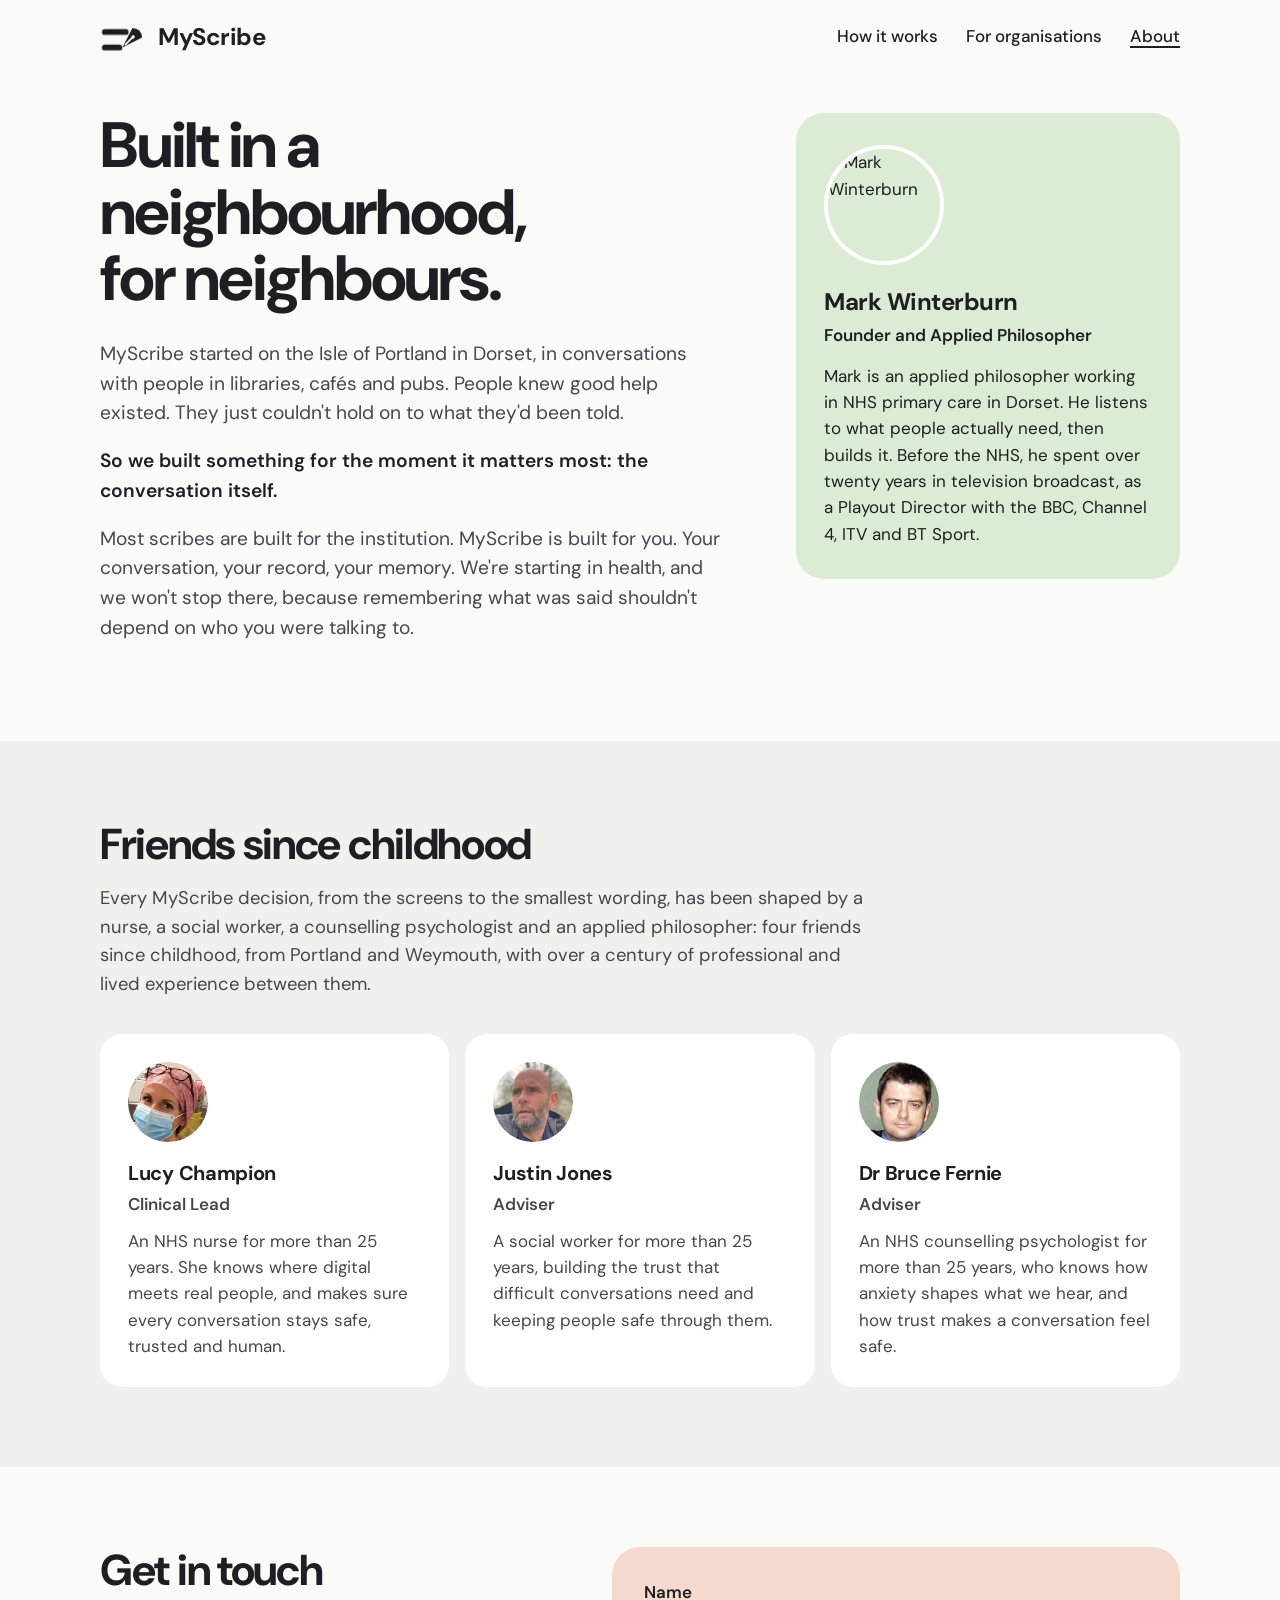
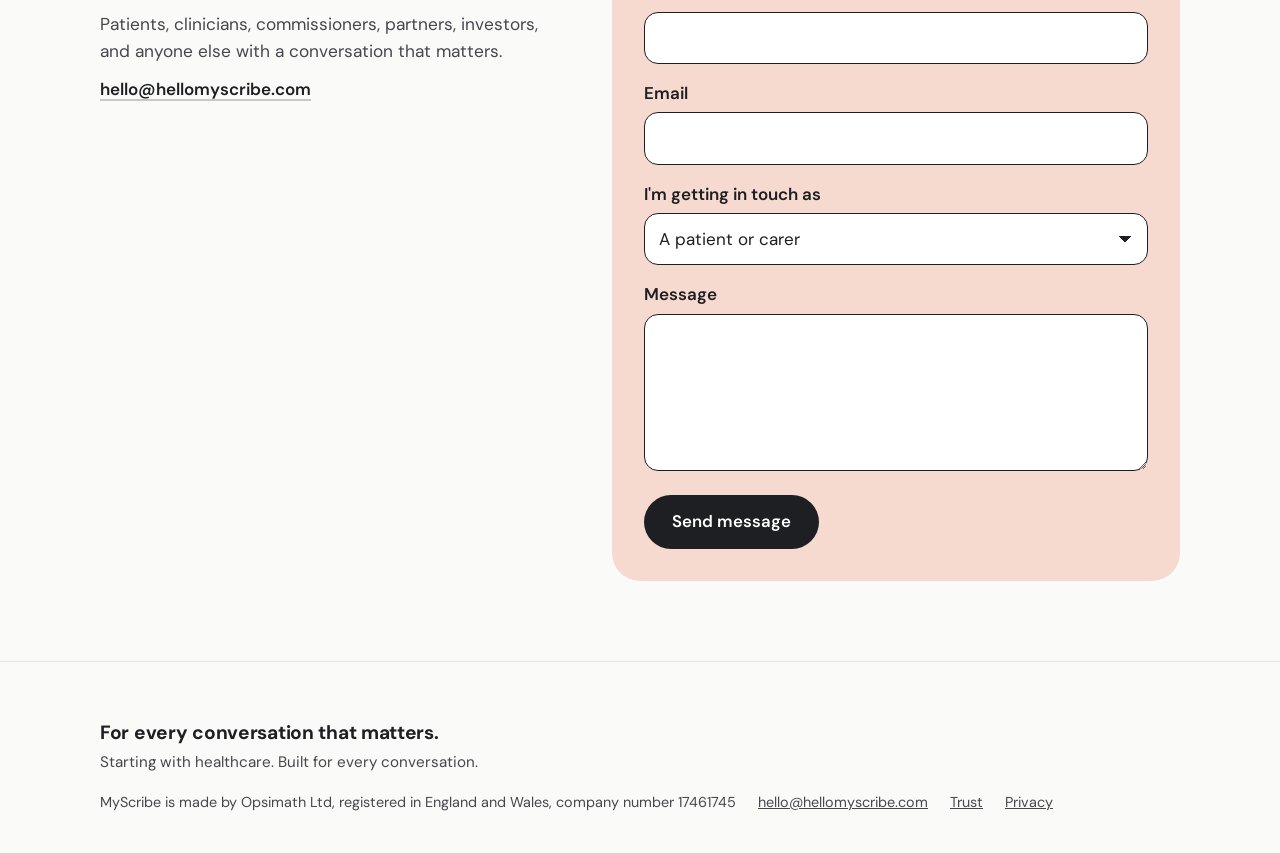
==== commit 489dca3e: "Update about.html" ====
--- a/about.html
+++ b/about.html
@@ -111,6 +111,17 @@
 .footer-tag{font-weight:700;font-size:1.2rem;letter-spacing:-.015em}
 .footer-next{color:var(--ink-soft);margin:4px 0 16px}
 .footer-links{display:flex;flex-wrap:wrap;gap:8px 22px;color:var(--ink-soft);font-size:.9rem}
+
+/* Logo animation: the two lines write themselves, then the nib arrives */
+.logo-mark .lm-line{stroke-dasharray:1 1;stroke-dashoffset:0}
+@media (prefers-reduced-motion:no-preference){
+  .logo-mark .lm-line{stroke-dashoffset:1;opacity:0;animation:lm-draw .55s ease-out forwards}
+  .logo-mark .lm-l1{animation-delay:.15s}
+  .logo-mark .lm-l2{animation-delay:.6s}
+  .logo-mark .lm-nib{opacity:0;transform:translateX(-14px);animation:lm-nib .45s cubic-bezier(.2,.8,.2,1) .95s forwards}
+}
+@keyframes lm-draw{0%{opacity:1;stroke-dashoffset:1}100%{opacity:1;stroke-dashoffset:0}}
+@keyframes lm-nib{to{opacity:1;transform:none}}
 </style>
 </head>
 <body>
@@ -118,7 +129,7 @@
 
 <header class="site-header">
 <div class="wrap">
-<a class="logo" href="/"><svg class="logo-mark" viewBox="8 12 50 33" fill="none" aria-hidden="true" focusable="false"><defs><mask id="lm-cut" maskUnits="userSpaceOnUse" x="0" y="0" width="64" height="64"><rect width="64" height="64" fill="#fff"/><g transform="translate(32.5 40) rotate(-45) scale(1.75)"><path d="M2.6 0H8.4" stroke="#000" stroke-width="1.1" stroke-linecap="round"/><circle cx="9.4" cy="0" r="1.05" fill="#000"/></g></mask></defs><path d="M13 23H36" stroke="currentColor" stroke-width="6.4" stroke-linecap="round"/><path d="M13 40H29" stroke="currentColor" stroke-width="6.4" stroke-linecap="round"/><g mask="url(#lm-cut)"><path transform="translate(32.5 40) rotate(-45) scale(1.75)" d="M0 0L13-4.3Q17 0 13 4.3Z" fill="currentColor"/></g></svg>MyScribe</a>
+<a class="logo" href="/"><svg class="logo-mark" viewBox="8 12 50 33" fill="none" aria-hidden="true" focusable="false"><defs><mask id="lm-cut" maskUnits="userSpaceOnUse" x="0" y="0" width="64" height="64"><rect width="64" height="64" fill="#fff"/><g transform="translate(32.5 40) rotate(-45) scale(1.75)"><path d="M2.6 0H8.4" stroke="#000" stroke-width="1.1" stroke-linecap="round"/><circle cx="9.4" cy="0" r="1.05" fill="#000"/></g></mask></defs><path class="lm-line lm-l1" pathLength="1" d="M13 23H36" stroke="currentColor" stroke-width="6.4" stroke-linecap="round"/><path class="lm-line lm-l2" pathLength="1" d="M13 40H29" stroke="currentColor" stroke-width="6.4" stroke-linecap="round"/><g class="lm-nib" mask="url(#lm-cut)"><path transform="translate(32.5 40) rotate(-45) scale(1.75)" d="M0 0L13-4.3Q17 0 13 4.3Z" fill="currentColor"/></g></svg>MyScribe</a>
 <nav class="nav" aria-label="Main">
 <a href="/how-it-works">How it works</a>
 <a href="/organisations">For organisations</a>
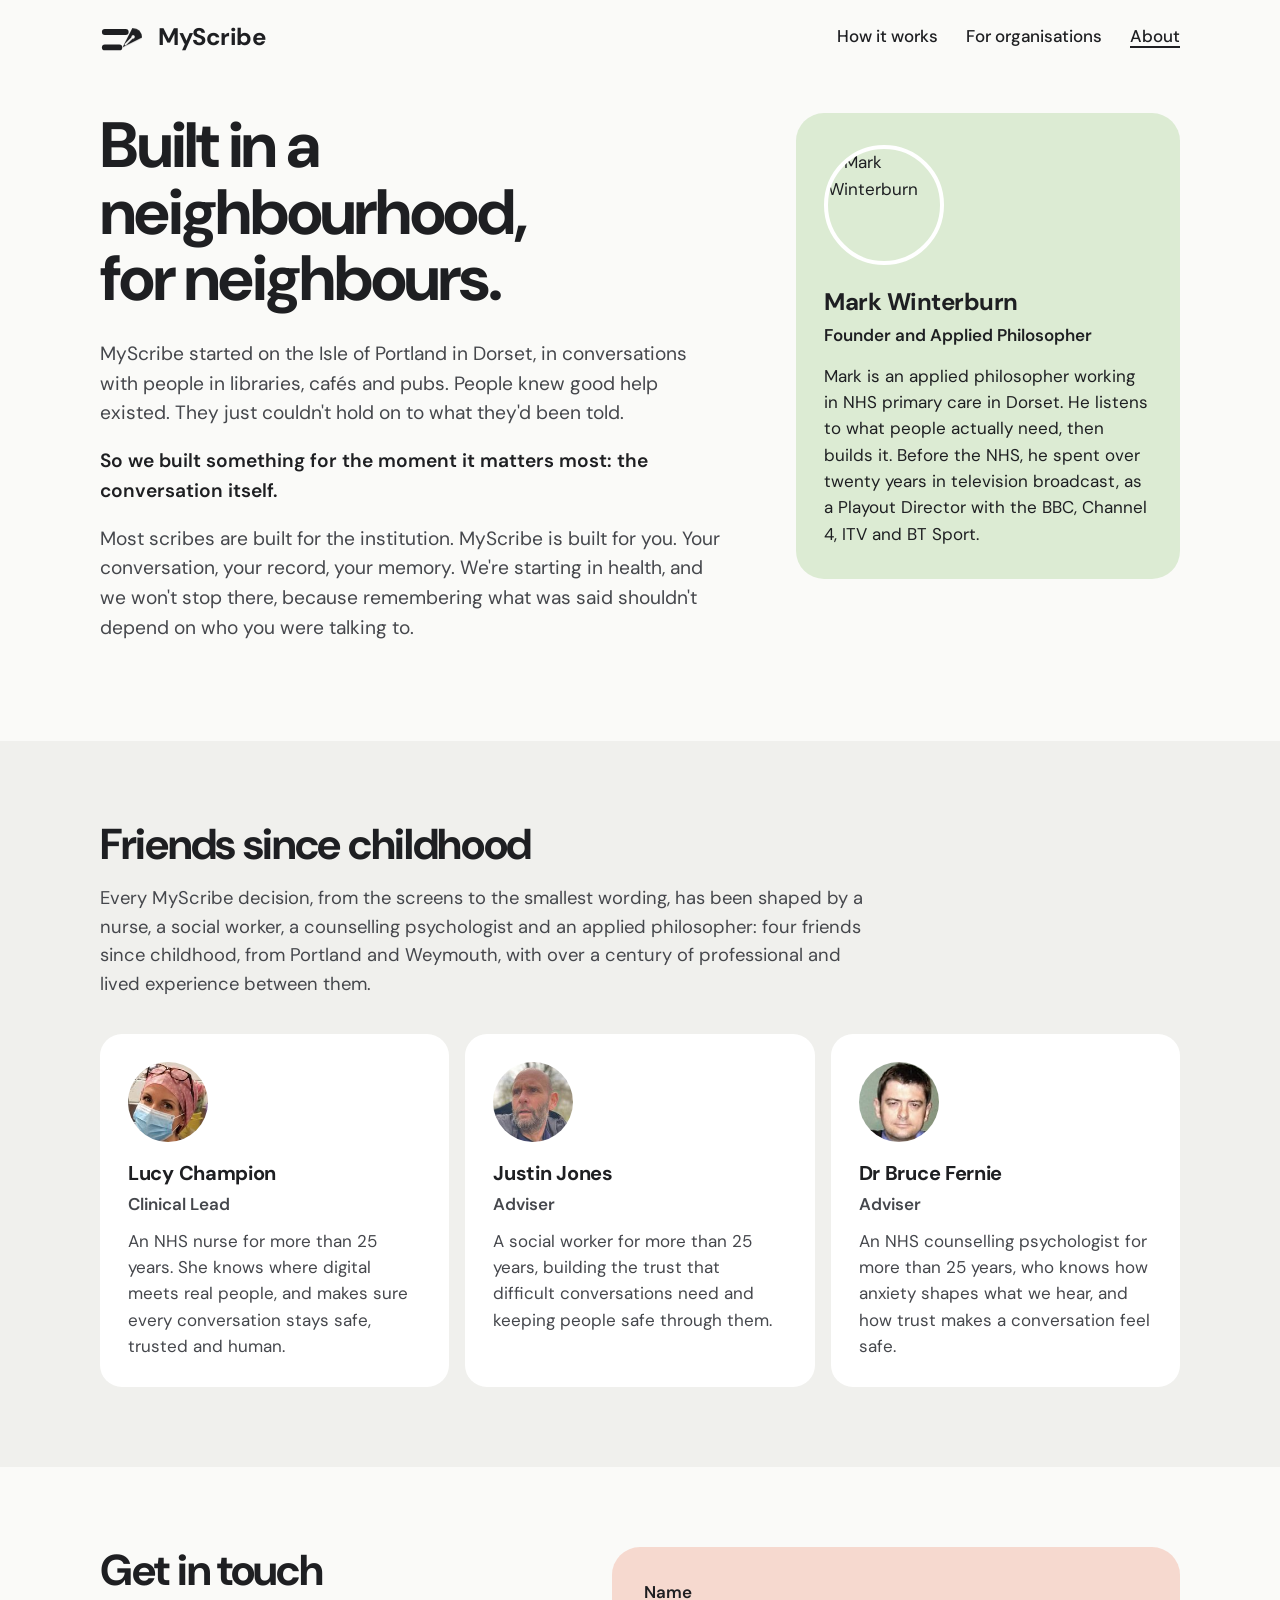
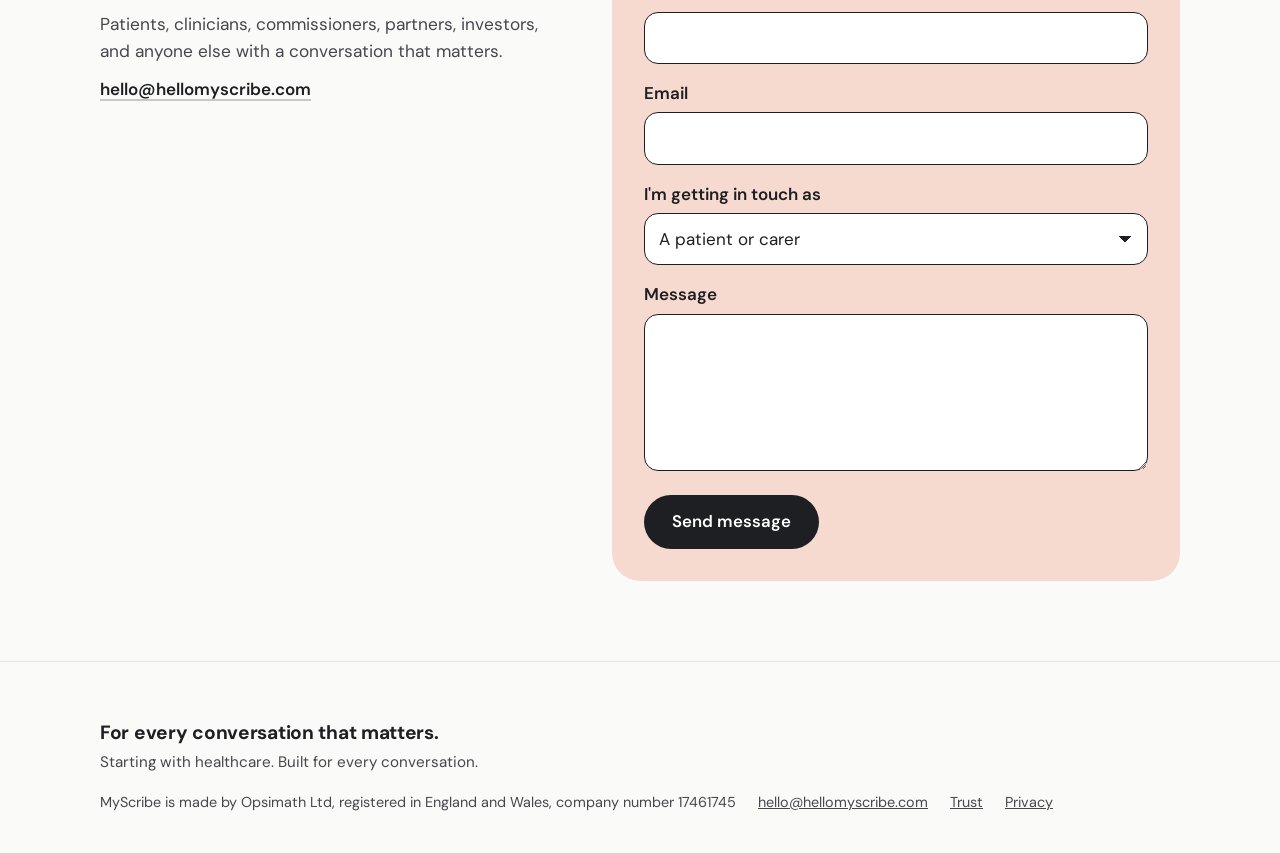
==== commit 9b540816: "Update about.html" ====
--- a/about.html
+++ b/about.html
@@ -112,16 +112,16 @@
 .footer-next{color:var(--ink-soft);margin:4px 0 16px}
 .footer-links{display:flex;flex-wrap:wrap;gap:8px 22px;color:var(--ink-soft);font-size:.9rem}
 
-/* Logo animation: the two lines write themselves, then the nib arrives */
-.logo-mark .lm-line{stroke-dasharray:1 1;stroke-dashoffset:0}
+/* Logo: the pen writes two lines, then rests (still logo when reduce motion is on) */
+.logo-mark .lm-nib{transform-box:fill-box;transform-origin:0% 100%}
 @media (prefers-reduced-motion:no-preference){
-  .logo-mark .lm-line{stroke-dashoffset:1;opacity:0;animation:lm-draw .55s ease-out forwards}
-  .logo-mark .lm-l1{animation-delay:.15s}
-  .logo-mark .lm-l2{animation-delay:.6s}
-  .logo-mark .lm-nib{opacity:0;transform:translateX(-14px);animation:lm-nib .45s cubic-bezier(.2,.8,.2,1) .95s forwards}
+  .logo-mark .lm-line{stroke-dasharray:1;stroke-dashoffset:1;animation:lm-draw .55s ease-in-out forwards}
+  .logo-mark .lm-l1{animation-delay:.2s}
+  .logo-mark .lm-l2{animation-delay:.85s;animation-duration:.4s}
+  .logo-mark .lm-nib{opacity:0;animation:lm-nib .35s ease-out 1.2s forwards}
 }
-@keyframes lm-draw{0%{opacity:1;stroke-dashoffset:1}100%{opacity:1;stroke-dashoffset:0}}
-@keyframes lm-nib{to{opacity:1;transform:none}}
+@keyframes lm-draw{to{stroke-dashoffset:0}}
+@keyframes lm-nib{from{opacity:0;transform:translate(3px,-3px) scale(.85)}to{opacity:1;transform:none}}
 </style>
 </head>
 <body>
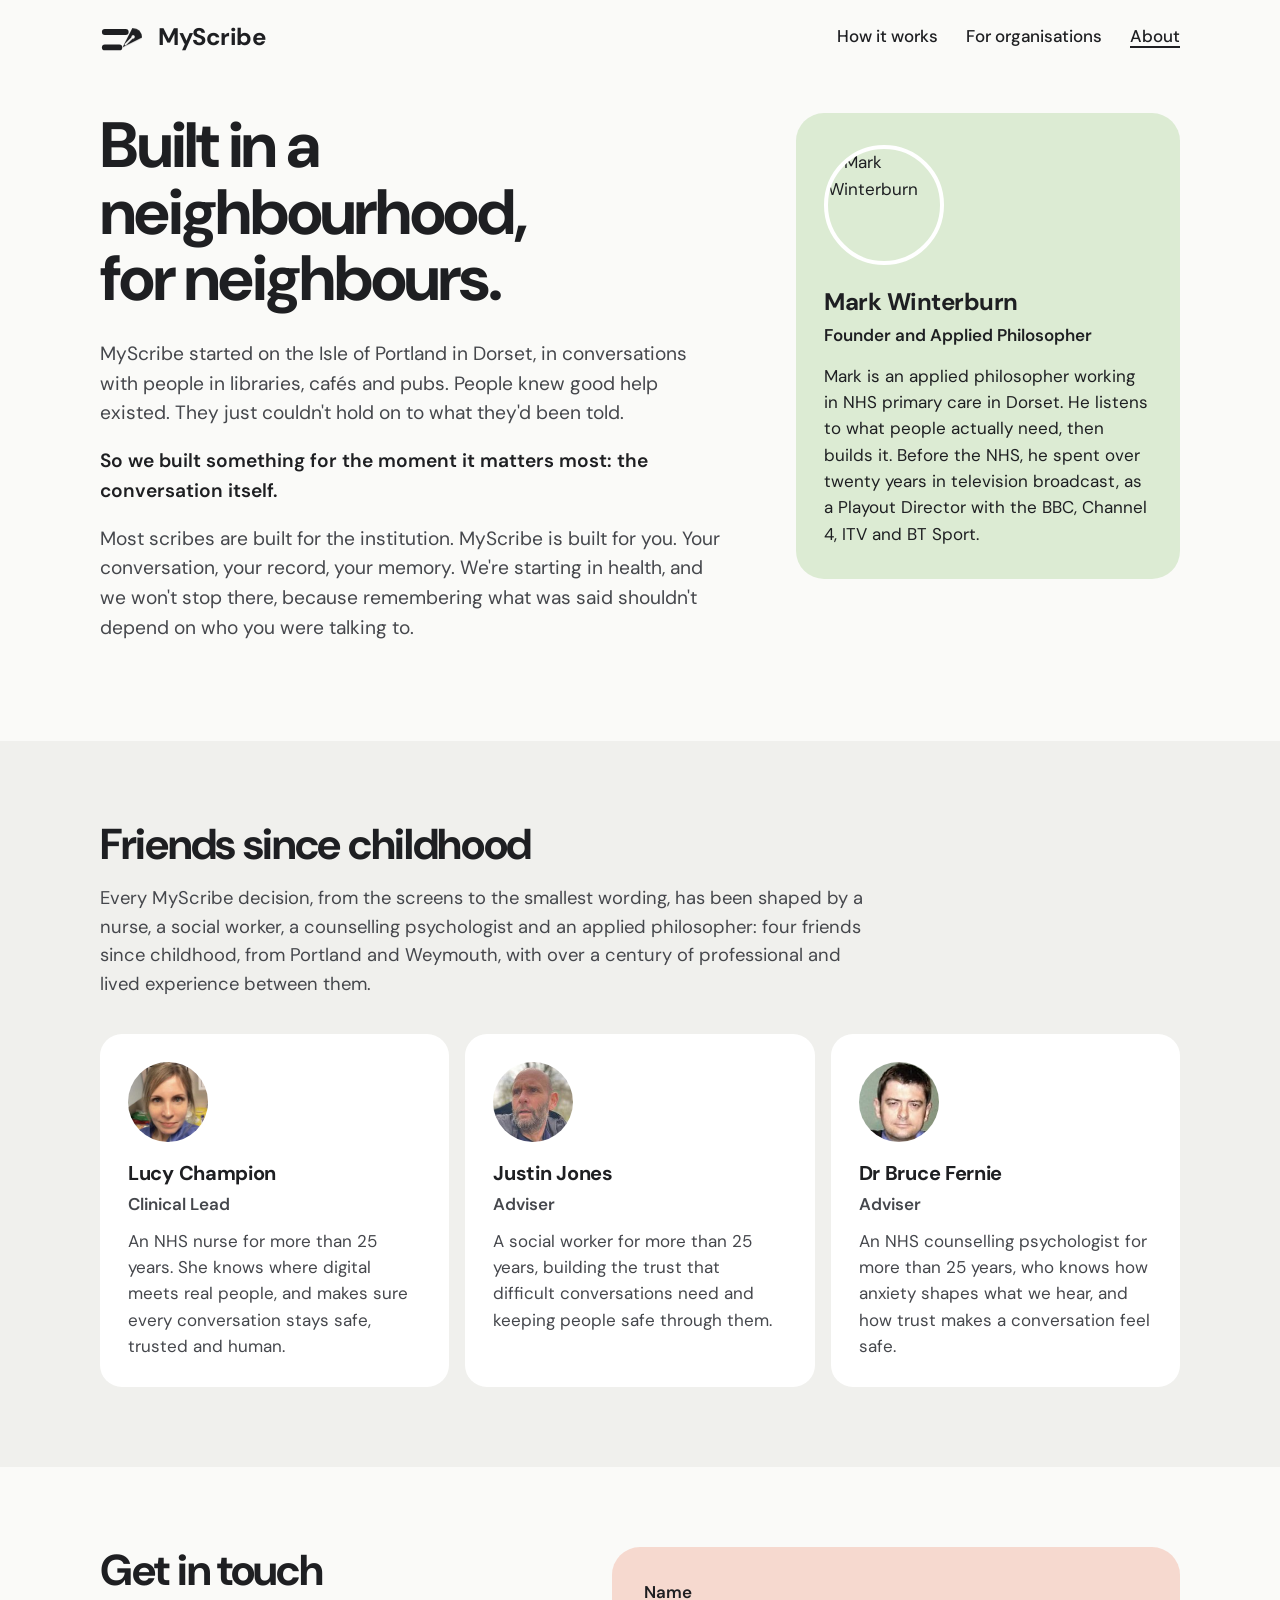
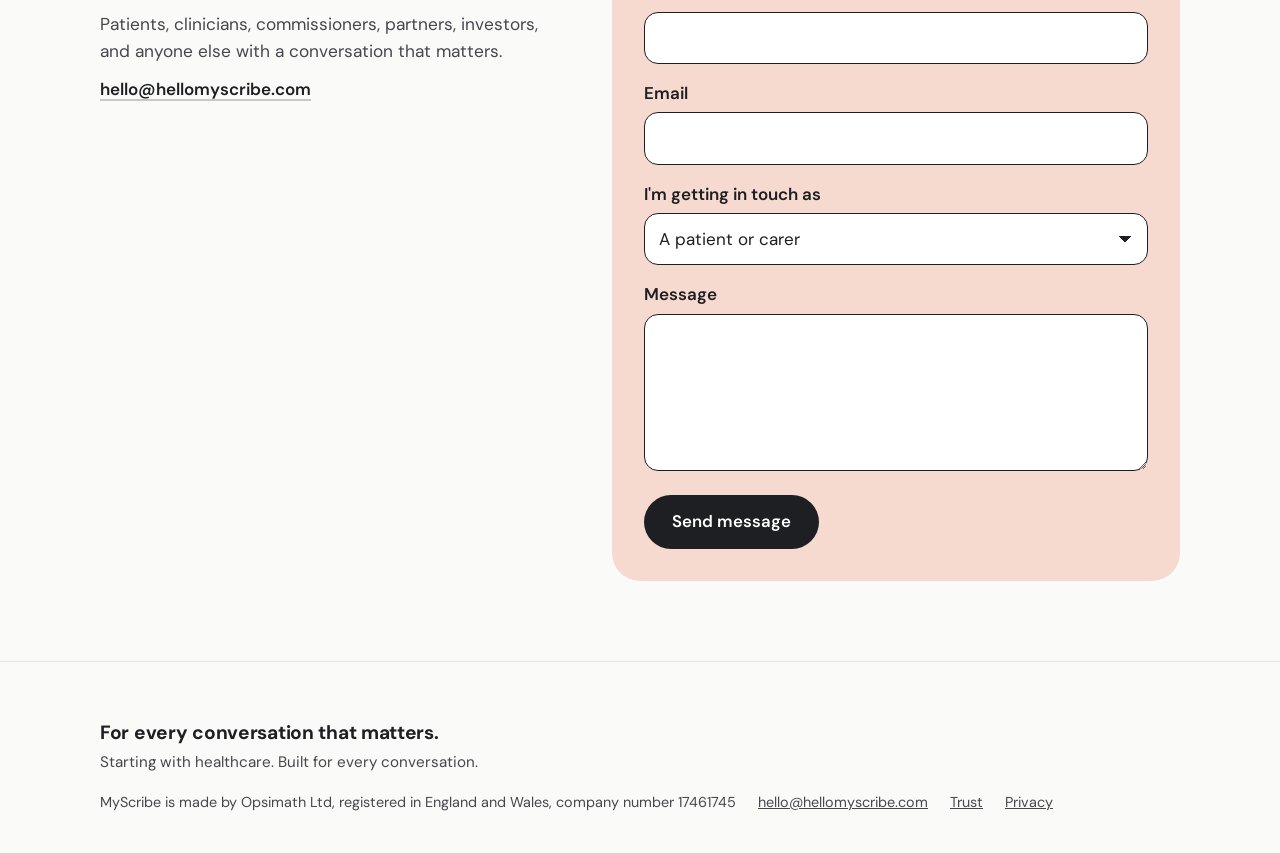
==== commit 6957d2ad: "Update about.html" ====
--- a/about.html
+++ b/about.html
@@ -170,7 +170,7 @@
 <h2 class="h2" id="team">Friends since childhood</h2>
 <p class="soft team-lead">Every MyScribe decision, from the screens to the smallest wording, has been shaped by a nurse, a social worker, a counselling psychologist and an applied philosopher: four friends since childhood, from Portland and Weymouth, with over a century of professional and lived experience between them.</p>
 <div class="team">
-<div class="member"><img src="[data-uri]" alt="Lucy Champion" width="80" height="80"><h3>Lucy Champion</h3><p class="soft role">Clinical Lead</p><p class="soft">An NHS nurse for more than 25 years. She knows where digital meets real people, and makes sure every conversation stays safe, trusted and human.</p></div>
+<div class="member"><img src="[data-uri]" alt="Lucy Champion" width="80" height="80"><h3>Lucy Champion</h3><p class="soft role">Clinical Lead</p><p class="soft">An NHS nurse for more than 25 years. She knows where digital meets real people, and makes sure every conversation stays safe, trusted and human.</p></div>
 <div class="member"><img src="[data-uri]" alt="Justin Jones" width="80" height="80"><h3>Justin Jones</h3><p class="soft role">Adviser</p><p class="soft">A social worker for more than 25 years, building the trust that difficult conversations need and keeping people safe through them.</p></div>
 <div class="member"><img src="[data-uri]" alt="Dr Bruce Fernie" width="80" height="80"><h3>Dr Bruce Fernie</h3><p class="soft role">Adviser</p><p class="soft">An NHS counselling psychologist for more than 25 years, who knows how anxiety shapes what we hear, and how trust makes a conversation feel safe.</p></div>
 </div>
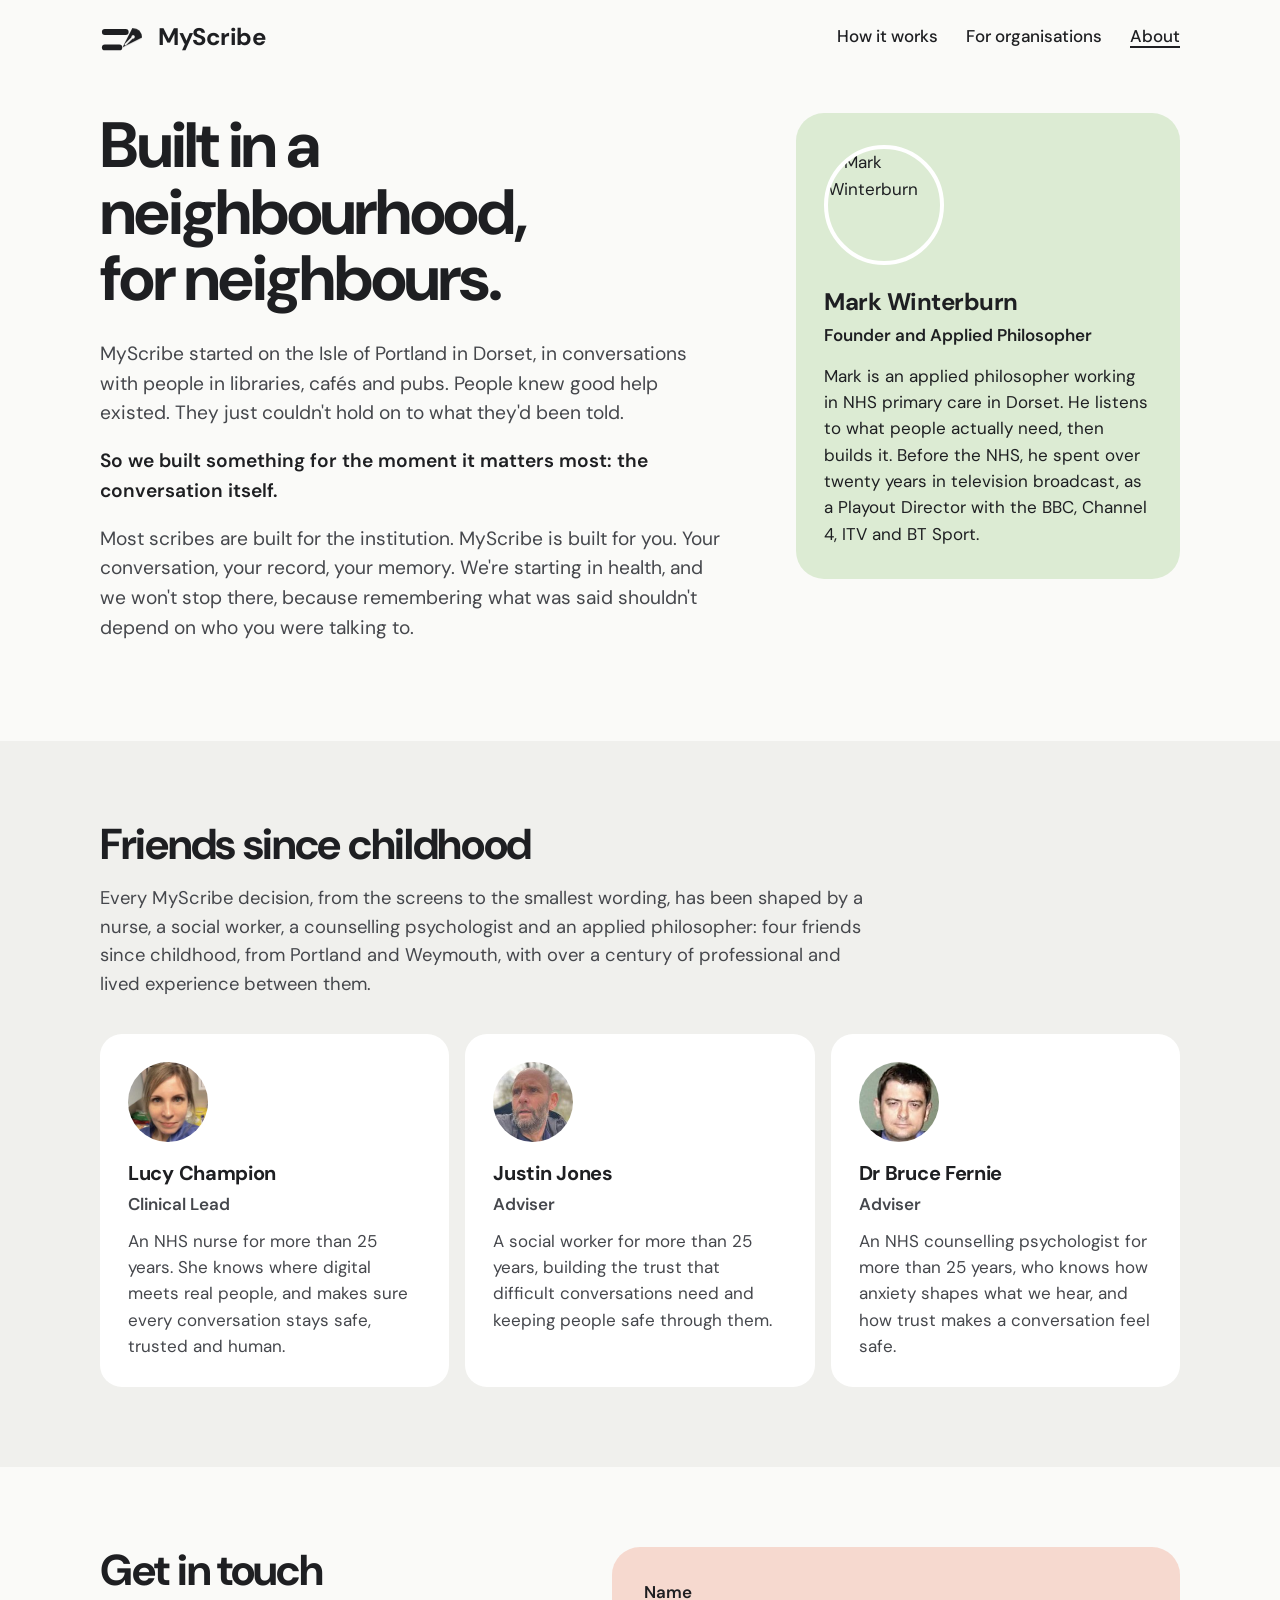
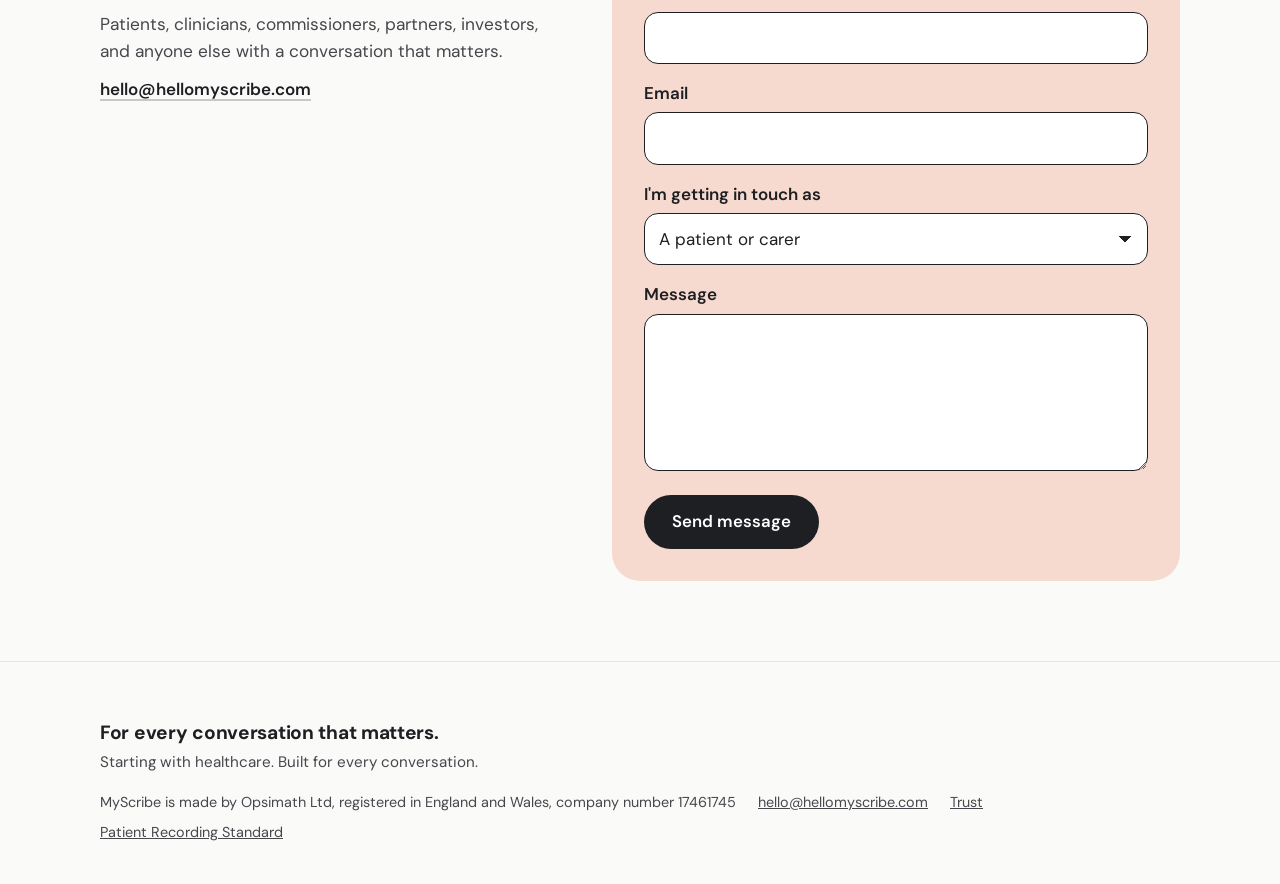
==== commit 8bc3e2ee: "Update about.html" ====
--- a/about.html
+++ b/about.html
@@ -212,7 +212,7 @@
 <span>MyScribe is made by Opsimath Ltd, registered in England and Wales, company number 17461745</span>
 <a href="mailto:hello@hellomyscribe.com">hello@hellomyscribe.com</a>
 <a href="/trust">Trust</a>
-<a href="/privacy">Privacy</a>
+  <a href="/standard">Patient Recording Standard</a>
 </div>
 </div>
 </footer>
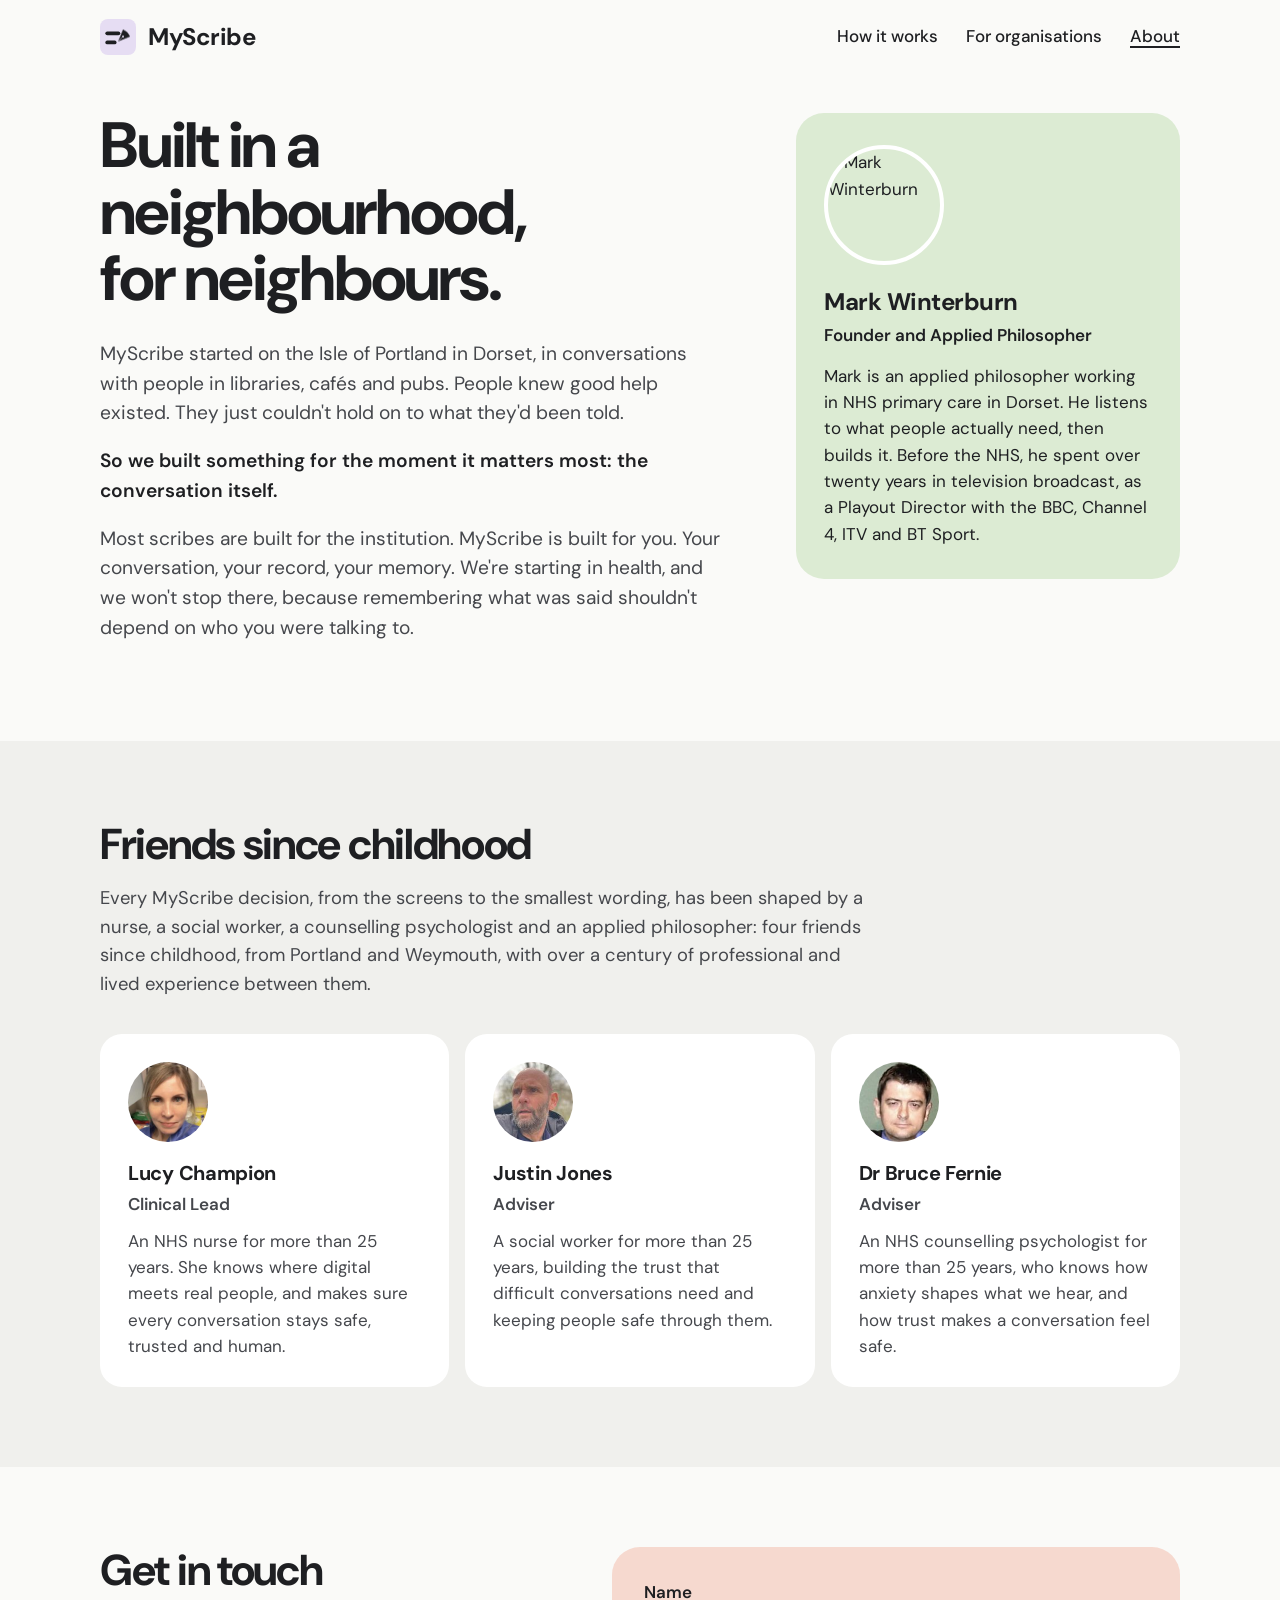
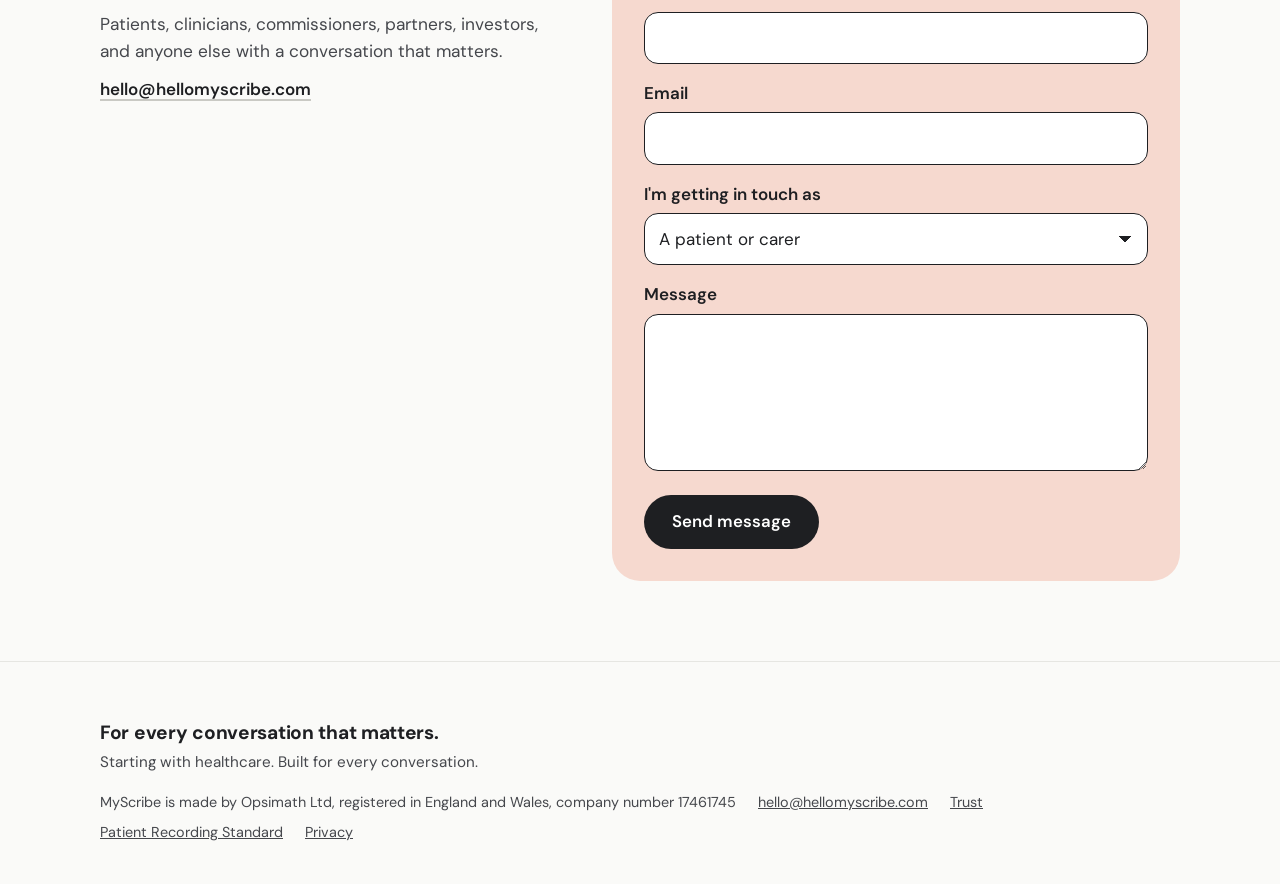
==== commit f53a13ee: "Update about.html" ====
--- a/about.html
+++ b/about.html
@@ -53,7 +53,7 @@
 .site-header{padding:18px 0}
 .site-header .wrap{display:flex;align-items:center;justify-content:space-between;gap:24px}
 .logo{display:flex;align-items:center;gap:12px;font-weight:700;font-size:1.5rem;letter-spacing:-.02em;text-decoration:none}
-.logo-mark{width:46px;height:30px}
+.logo-mark{width:36px;height:36px}
 .nav{display:flex;align-items:center;gap:28px}
 .nav a{text-decoration:none;font-weight:500}
 .nav a:hover,.nav a[aria-current]{text-decoration:underline;text-underline-offset:4px;text-decoration-thickness:2px}
@@ -129,7 +129,7 @@
 
 <header class="site-header">
 <div class="wrap">
-<a class="logo" href="/"><svg class="logo-mark" viewBox="8 12 50 33" fill="none" aria-hidden="true" focusable="false"><defs><mask id="lm-cut" maskUnits="userSpaceOnUse" x="0" y="0" width="64" height="64"><rect width="64" height="64" fill="#fff"/><g transform="translate(32.5 40) rotate(-45) scale(1.75)"><path d="M2.6 0H8.4" stroke="#000" stroke-width="1.1" stroke-linecap="round"/><circle cx="9.4" cy="0" r="1.05" fill="#000"/></g></mask></defs><path class="lm-line lm-l1" pathLength="1" d="M13 23H36" stroke="currentColor" stroke-width="6.4" stroke-linecap="round"/><path class="lm-line lm-l2" pathLength="1" d="M13 40H29" stroke="currentColor" stroke-width="6.4" stroke-linecap="round"/><g class="lm-nib" mask="url(#lm-cut)"><path transform="translate(32.5 40) rotate(-45) scale(1.75)" d="M0 0L13-4.3Q17 0 13 4.3Z" fill="currentColor"/></g></svg>MyScribe</a>
+<a class="logo" href="/"><svg class="logo-mark" viewBox="0 0 100 100" aria-hidden="true" focusable="false"><rect width="100" height="100" rx="22" fill="#E6DDF3"/><g transform="translate(50 50) scale(1.15) translate(-45 -49)"><path class="lm-line lm-l1" pathLength="1" d="M19 40H46" fill="none" stroke="#1E1F22" stroke-width="9" stroke-linecap="round"/><path class="lm-line lm-l2" pathLength="1" d="M19 62H37" fill="none" stroke="#1E1F22" stroke-width="9" stroke-linecap="round"/><g class="lm-nib"><path d="M46.5 58.5L57.36 31.61A29 29 0 0 1 73.39 47.64Z" fill="#1E1F22" stroke="#1E1F22" stroke-width="1.2" stroke-linejoin="round"/><path d="M47.7 57.3L57.16 47.84" stroke="#E6DDF3" stroke-width="1.1" stroke-linecap="round"/><circle cx="57.16" cy="47.84" r="2.5" fill="#E6DDF3"/></g></g></svg>MyScribe</a>
 <nav class="nav" aria-label="Main">
 <a href="/how-it-works">How it works</a>
 <a href="/organisations">For organisations</a>
@@ -212,7 +212,8 @@
 <span>MyScribe is made by Opsimath Ltd, registered in England and Wales, company number 17461745</span>
 <a href="mailto:hello@hellomyscribe.com">hello@hellomyscribe.com</a>
 <a href="/trust">Trust</a>
-  <a href="/standard">Patient Recording Standard</a>
+<a href="/standard">Patient Recording Standard</a>
+<a href="/privacy">Privacy</a>
 </div>
 </div>
 </footer>
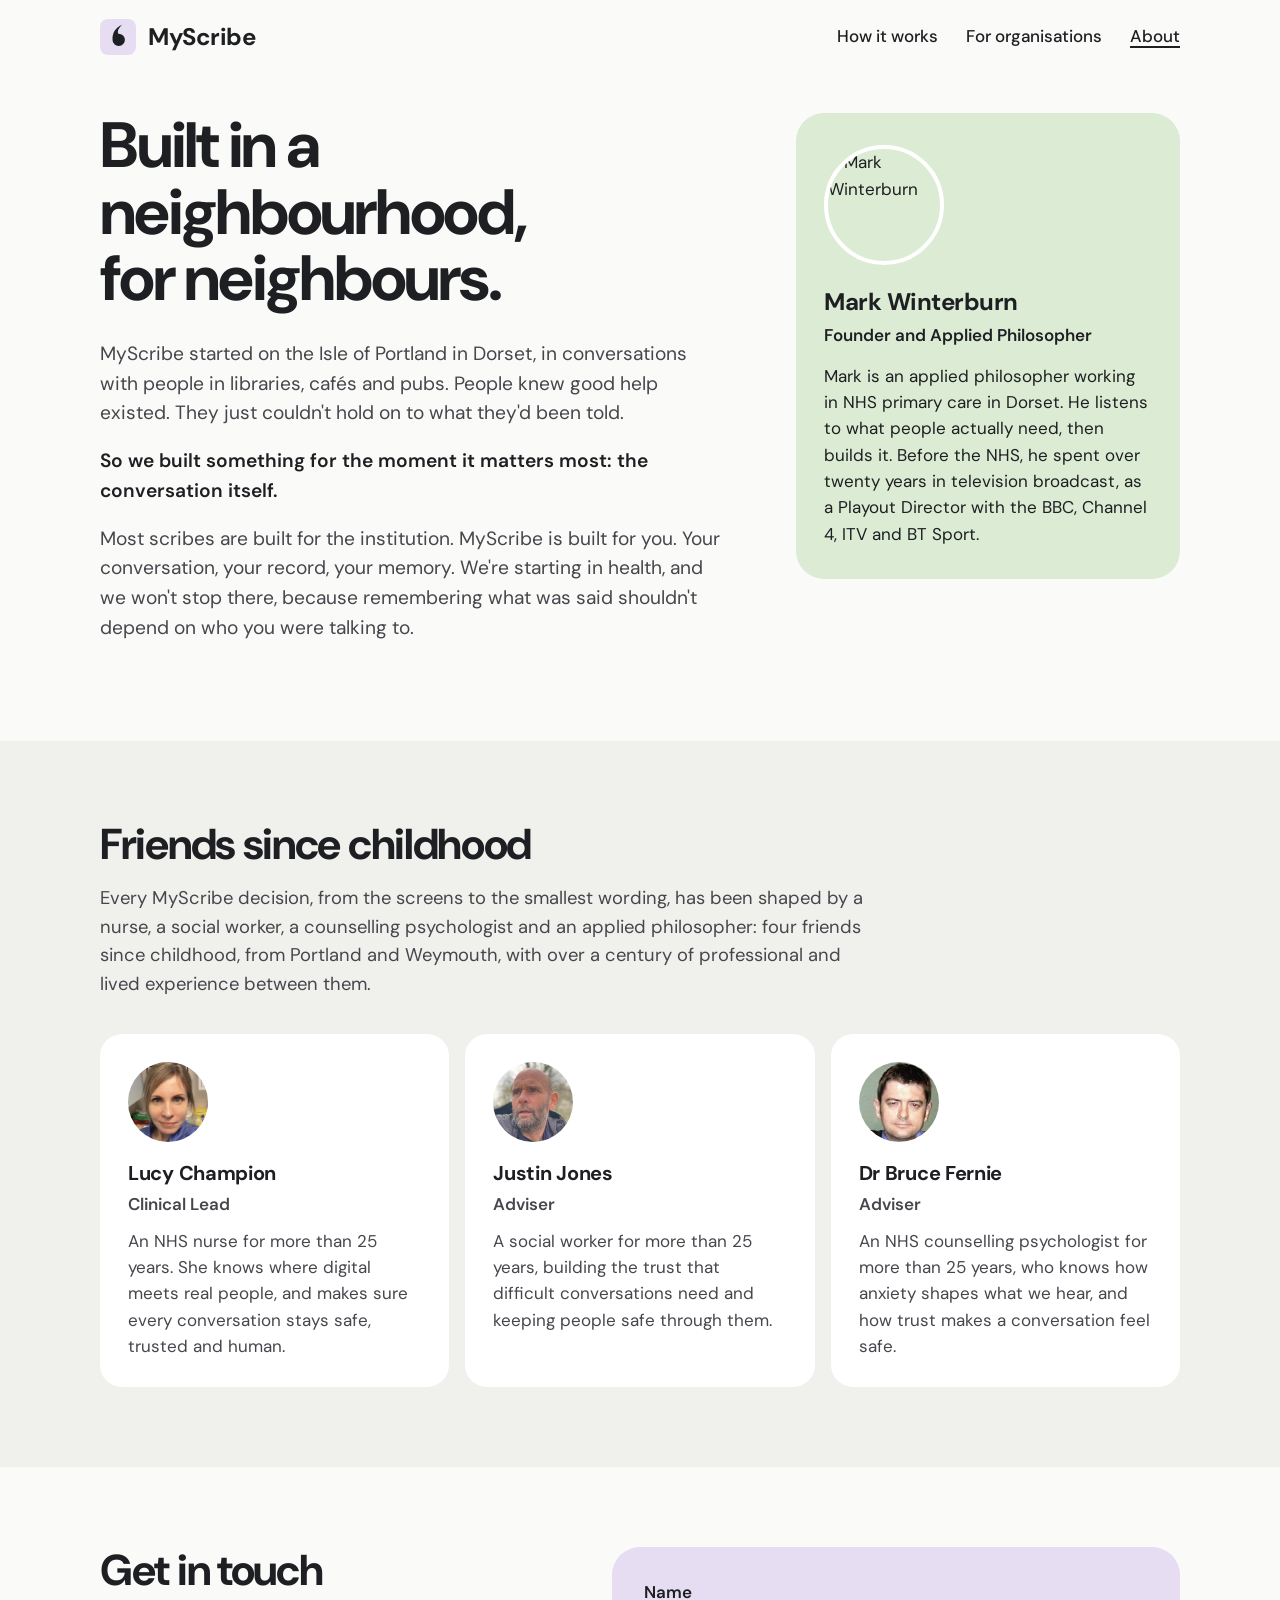
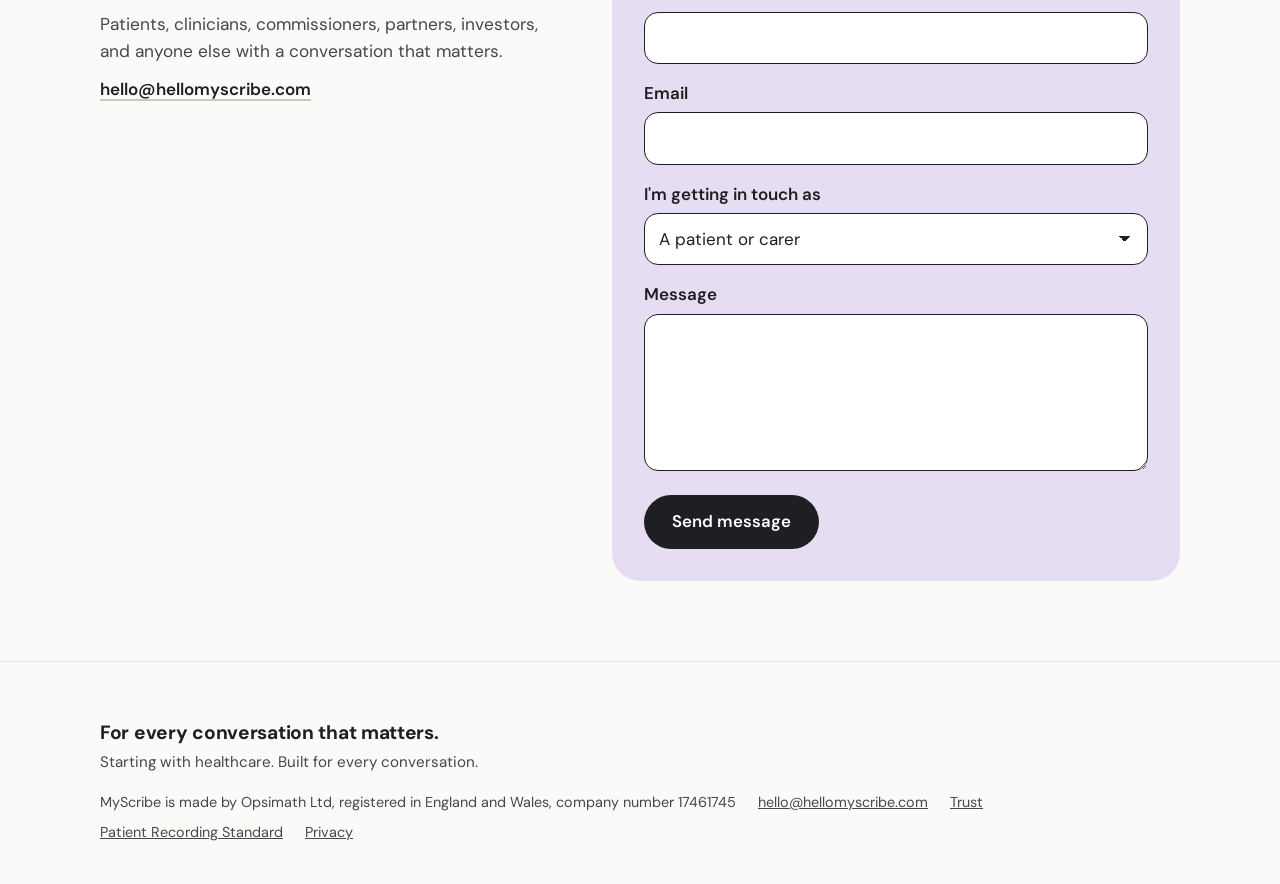
==== commit fbec9b99: "Add files via upload" ====
--- a/about.html
+++ b/about.html
@@ -10,9 +10,10 @@
 <meta property="og:type" content="website">
 <meta name="theme-color" content="#1E1F22">
 <link rel="icon" href="/favicon.svg" type="image/svg+xml">
+<link rel="apple-touch-icon" href="/apple-touch-icon.png">
 <link rel="preconnect" href="https://fonts.googleapis.com">
 <link rel="preconnect" href="https://fonts.gstatic.com" crossorigin>
-<link rel="stylesheet" href="https://fonts.googleapis.com/css2?family=DM+Sans:ital,opsz,wght@0,9..40,400..800;1,9..40,400..800&display=swap">
+<link rel="stylesheet" href="https://fonts.googleapis.com/css2?family=DM+Sans:ital,opsz,wght@0,9..40,400..900;1,9..40,400..900&display=swap">
 <!-- Privacy-friendly analytics by Plausible -->
 <script async src="https://plausible.io/js/pa-2xMqHdNtrrsRjwaFG2nD4.js"></script>
 <script>
@@ -99,7 +100,7 @@
 .contact{display:grid;grid-template-columns:.9fr 1.1fr;gap:48px;align-items:start}
 @media (max-width:860px){.contact{grid-template-columns:1fr;gap:28px}}
 .contact .soft{max-width:40ch;margin-bottom:12px;font-size:1.08rem}
-.form{background:var(--coral);border-radius:28px;padding:32px;display:grid;gap:16px}
+.form{background:var(--lilac);border-radius:28px;padding:32px;display:grid;gap:16px}
 @media (max-width:640px){.form{padding:24px 20px}.form .btn{width:100%}}
 .form label{display:block;font-weight:600;margin-bottom:6px}
 .form input,.form select,.form textarea{width:100%;font:inherit;color:var(--ink);background:#fff;border:1.5px solid var(--ink);border-radius:14px;padding:12px 14px}
@@ -112,16 +113,6 @@
 .footer-next{color:var(--ink-soft);margin:4px 0 16px}
 .footer-links{display:flex;flex-wrap:wrap;gap:8px 22px;color:var(--ink-soft);font-size:.9rem}
 
-/* Logo: the pen writes two lines, then rests (still logo when reduce motion is on) */
-.logo-mark .lm-nib{transform-box:fill-box;transform-origin:0% 100%}
-@media (prefers-reduced-motion:no-preference){
-  .logo-mark .lm-line{stroke-dasharray:1;stroke-dashoffset:1;animation:lm-draw .55s ease-in-out forwards}
-  .logo-mark .lm-l1{animation-delay:.2s}
-  .logo-mark .lm-l2{animation-delay:.85s;animation-duration:.4s}
-  .logo-mark .lm-nib{opacity:0;animation:lm-nib .35s ease-out 1.2s forwards}
-}
-@keyframes lm-draw{to{stroke-dashoffset:0}}
-@keyframes lm-nib{from{opacity:0;transform:translate(3px,-3px) scale(.85)}to{opacity:1;transform:none}}
 </style>
 </head>
 <body>
@@ -129,7 +120,7 @@
 
 <header class="site-header">
 <div class="wrap">
-<a class="logo" href="/"><svg class="logo-mark" viewBox="0 0 100 100" aria-hidden="true" focusable="false"><rect width="100" height="100" rx="22" fill="#E6DDF3"/><g transform="translate(50 50) scale(1.15) translate(-45 -49)"><path class="lm-line lm-l1" pathLength="1" d="M19 40H46" fill="none" stroke="#1E1F22" stroke-width="9" stroke-linecap="round"/><path class="lm-line lm-l2" pathLength="1" d="M19 62H37" fill="none" stroke="#1E1F22" stroke-width="9" stroke-linecap="round"/><g class="lm-nib"><path d="M46.5 58.5L57.36 31.61A29 29 0 0 1 73.39 47.64Z" fill="#1E1F22" stroke="#1E1F22" stroke-width="1.2" stroke-linejoin="round"/><path d="M47.7 57.3L57.16 47.84" stroke="#E6DDF3" stroke-width="1.1" stroke-linecap="round"/><circle cx="57.16" cy="47.84" r="2.5" fill="#E6DDF3"/></g></g></svg>MyScribe</a>
+<a class="logo" href="/"><svg class="logo-mark" viewBox="0 0 100 100" aria-hidden="true" focusable="false"><rect width="100" height="100" rx="22.37" fill="#E6DDF3"/><path transform="translate(52 58) scale(2.15)" d="M-8 0C-8.4-8.5-5-15.5 4.5-19.5C-0.5-15-1.8-11.5-0.6-8A8 8 0 1 1-8 0Z" fill="#1E1F22"/></svg>MyScribe</a>
 <nav class="nav" aria-label="Main">
 <a href="/how-it-works">How it works</a>
 <a href="/organisations">For organisations</a>
